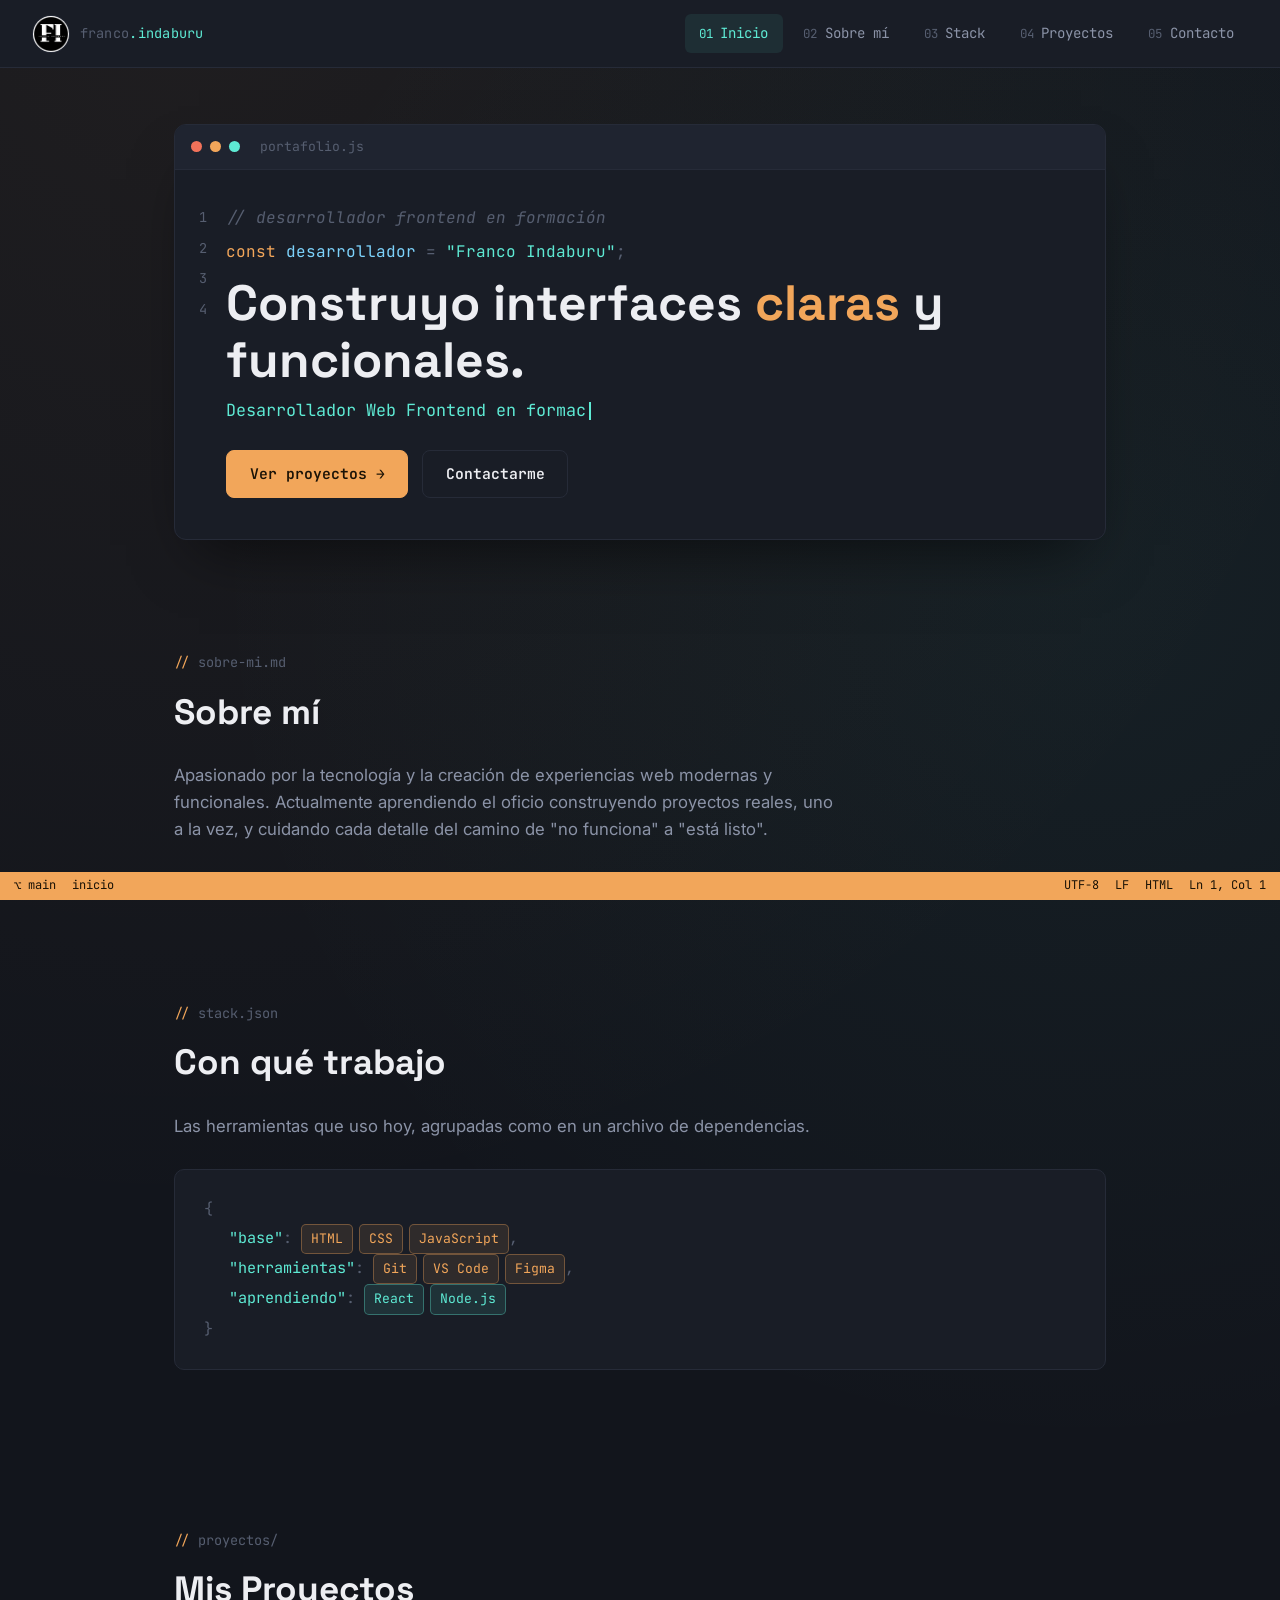
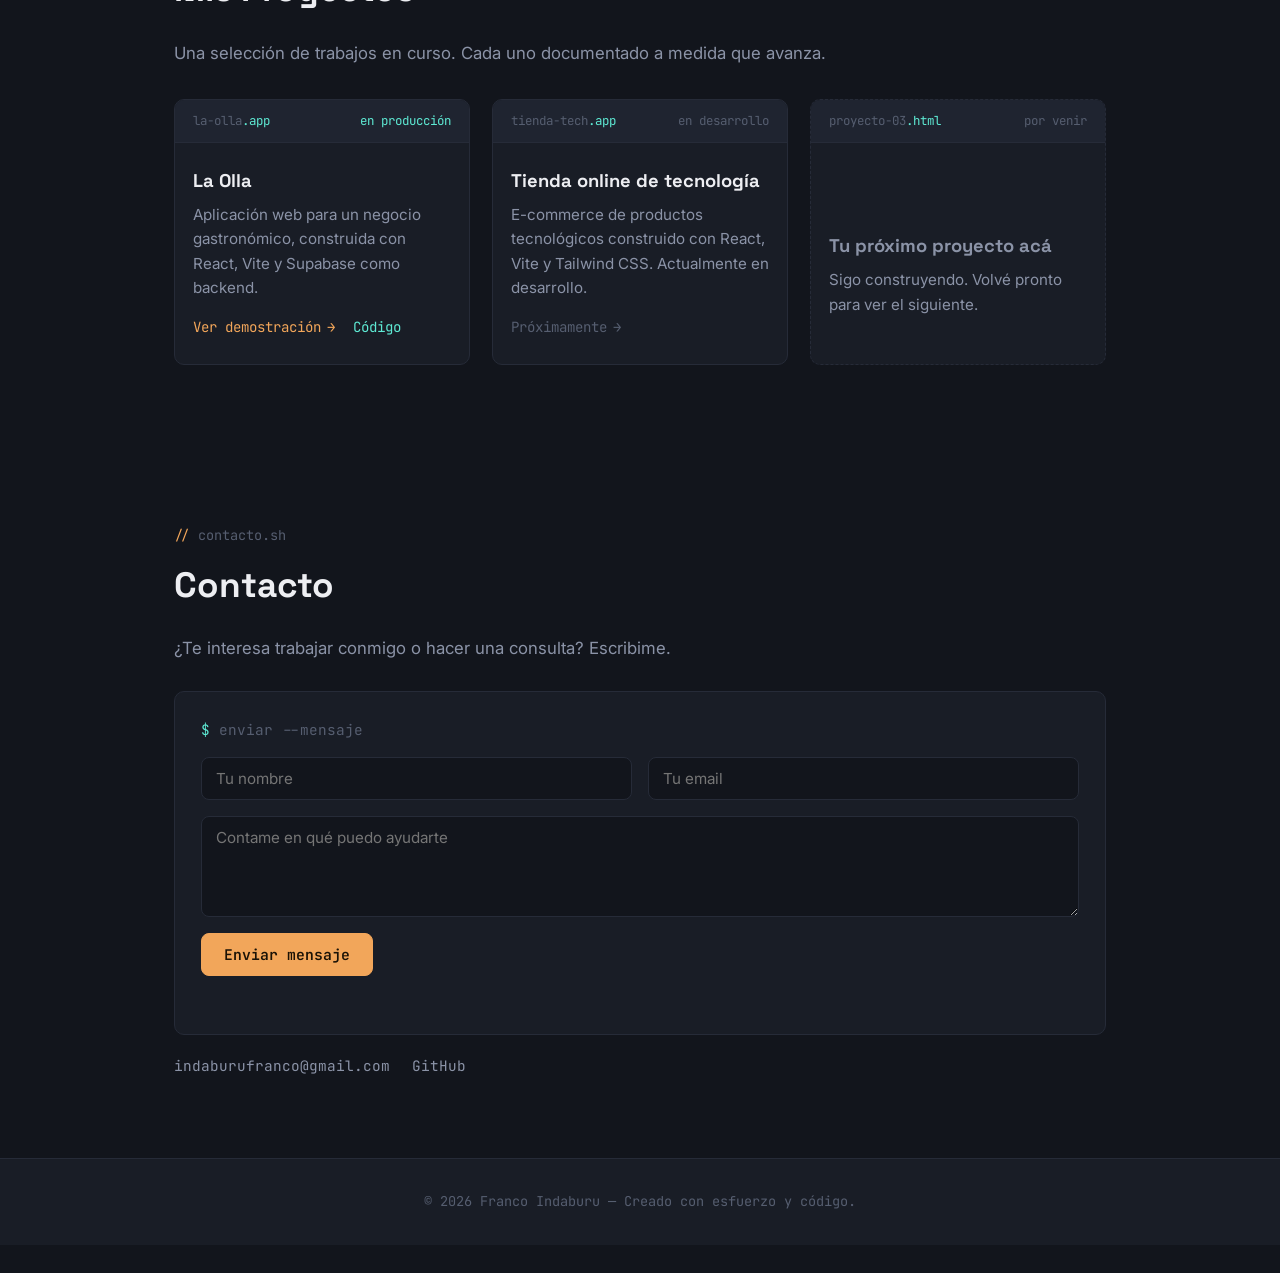
==== index.html @ 04c1c6f7 "Portafolio real: proyectos, formulario de contacto y SEO - Reorganiza el repo: el sitio vive en la r" ====
<!DOCTYPE html>
<html lang="es">
<head>
    <meta charset="UTF-8">
    <meta name="viewport" content="width=device-width, initial-scale=1.0">
    <title>Franco Indaburu · Portafolio</title>
    <meta name="description" content="Franco Indaburu — Desarrollador Web Frontend en formación. Portafolio de proyectos.">
    <link rel="canonical" href="https://portafolio-franco-indaburu.vercel.app/">

    <!-- Open Graph / redes sociales -->
    <meta property="og:type" content="website">
    <meta property="og:title" content="Franco Indaburu · Portafolio">
    <meta property="og:description" content="Desarrollador Web Frontend en formación. Construyo interfaces claras y funcionales.">
    <meta property="og:image" content="logo.png">
    <meta property="og:locale" content="es_AR">
    <meta name="twitter:card" content="summary">
    <meta name="twitter:title" content="Franco Indaburu · Portafolio">
    <meta name="twitter:description" content="Desarrollador Web Frontend en formación. Construyo interfaces claras y funcionales.">
    <meta name="twitter:image" content="logo.png">

    <link rel="icon" type="image/png" href="logo.png">
    <link rel="preconnect" href="https://fonts.googleapis.com">
    <link rel="preconnect" href="https://fonts.gstatic.com" crossorigin>
    <link href="https://fonts.googleapis.com/css2?family=Space+Grotesk:wght@500;700&family=Inter:wght@400;500&family=JetBrains+Mono:wght@400;500;600&display=swap" rel="stylesheet">
    <link rel="stylesheet" href="styles.css">
</head>
<body>

    <!-- Navegación -->
    <nav class="navbar">
        <div class="logo">
            <a href="#inicio" aria-label="Inicio">
                <img src="logo.png" alt="Logo Franco Indaburu" class="logo-img">
            </a>
            <span class="logo-tag">franco<span class="path">.indaburu</span></span>
        </div>
        <button class="nav-toggle" id="navToggle" aria-label="Abrir menú" aria-expanded="false">
            <span></span><span></span><span></span>
        </button>
        <ul class="nav-links" id="navLinks">
            <li><a href="#inicio"><span class="num">01</span> Inicio</a></li>
            <li><a href="#sobre-mi"><span class="num">02</span> Sobre mí</a></li>
            <li><a href="#stack"><span class="num">03</span> Stack</a></li>
            <li><a href="#proyectos"><span class="num">04</span> Proyectos</a></li>
            <li><a href="#contacto"><span class="num">05</span> Contacto</a></li>
        </ul>
    </nav>

    <!-- Sección Inicio -->
    <header id="inicio" class="hero">
        <div class="editor-window">
            <div class="editor-titlebar">
                <span class="dot red"></span>
                <span class="dot yellow"></span>
                <span class="dot green"></span>
                <span class="editor-filename">portafolio.js</span>
            </div>
            <div class="editor-body">
                <div class="gutter" aria-hidden="true">
                    <span>1</span><span>2</span><span>3</span><span>4</span>
                </div>
                <div class="code-content">
                    <p class="code-line comment">// desarrollador frontend en formación</p>
                    <p class="code-line"><span class="kw">const</span> <span class="fn">desarrollador</span> <span class="punct">=</span> <span class="str">"Franco Indaburu"</span><span class="punct">;</span></p>
                    <h1 class="hero-title">Construyo interfaces <span class="accent">claras</span> y funcionales.</h1>
                    <p class="hero-role" id="heroRole" aria-live="polite"></p>
                    <div class="hero-cta">
                        <a href="#proyectos" class="btn">Ver proyectos →</a>
                        <a href="#contacto" class="btn ghost">Contactarme</a>
                    </div>
                </div>
            </div>
        </div>
    </header>

    <!-- Sección Sobre mí -->
    <section id="sobre-mi" class="section reveal">
        <span class="eyebrow">sobre-mi.md</span>
        <h2>Sobre mí</h2>
        <p class="section-lead">Apasionado por la tecnología y la creación de experiencias web modernas y funcionales. Actualmente aprendiendo el oficio construyendo proyectos reales, uno a la vez, y cuidando cada detalle del camino de "no funciona" a "está listo".</p>
    </section>

    <!-- Sección Stack -->
    <section id="stack" class="section reveal">
        <span class="eyebrow">stack.json</span>
        <h2>Con qué trabajo</h2>
        <p class="section-lead">Las herramientas que uso hoy, agrupadas como en un archivo de dependencias.</p>
        <div class="stack-block">
            <p class="stack-line"><span class="punct">{</span></p>
            <p class="stack-line stack-indent"><span class="str">"base"</span><span class="punct">:</span> <span class="tag-group"><span class="tag">HTML</span><span class="tag">CSS</span><span class="tag">JavaScript</span></span><span class="punct">,</span></p>
            <p class="stack-line stack-indent"><span class="str">"herramientas"</span><span class="punct">:</span> <span class="tag-group"><span class="tag">Git</span><span class="tag">VS Code</span><span class="tag">Figma</span></span><span class="punct">,</span></p>
            <p class="stack-line stack-indent"><span class="str">"aprendiendo"</span><span class="punct">:</span> <span class="tag-group"><span class="tag tag-mint">React</span><span class="tag tag-mint">Node.js</span></span></p>
            <p class="stack-line"><span class="punct">}</span></p>
        </div>
    </section>

    <!-- Sección Proyectos -->
    <section id="proyectos" class="section reveal">
        <span class="eyebrow">proyectos/</span>
        <h2>Mis Proyectos</h2>
        <p class="section-lead">Una selección de trabajos en curso. Cada uno documentado a medida que avanza.</p>
        <div class="projects-grid">
            <div class="project-card">
                <div class="project-card-head">
                    <span>la-olla<span class="ext">.app</span></span>
                    <span class="status-live">en producción</span>
                </div>
                <div class="project-card-body">
                    <h3>La Olla</h3>
                    <p>Aplicación web para un negocio gastronómico, construida con React, Vite y Supabase como backend.</p>
                    <div class="project-links">
                        <a href="https://la-olla-one.vercel.app" target="_blank" rel="noopener" class="project-link">Ver demostración</a>
                        <a href="https://github.com/indaburufranco/La-Olla" target="_blank" rel="noopener" class="project-link project-link-code">Código</a>
                    </div>
                </div>
            </div>
            <div class="project-card">
                <div class="project-card-head">
                    <span>tienda-tech<span class="ext">.app</span></span>
                    <span>en desarrollo</span>
                </div>
                <div class="project-card-body">
                    <h3>Tienda online de tecnología</h3>
                    <p>E-commerce de productos tecnológicos construido con React, Vite y Tailwind CSS. Actualmente en desarrollo.</p>
                    <div class="project-links">
                        <span class="project-link project-link-disabled">Próximamente</span>
                    </div>
                </div>
            </div>
            <div class="project-card project-card-next">
                <div class="project-card-head">
                    <span>proyecto-03<span class="ext">.html</span></span>
                    <span>por venir</span>
                </div>
                <div class="project-card-body">
                    <h3>Tu próximo proyecto acá</h3>
                    <p>Sigo construyendo. Volvé pronto para ver el siguiente.</p>
                </div>
            </div>
        </div>
    </section>

    <!-- Sección Contacto -->
    <section id="contacto" class="section reveal">
        <span class="eyebrow">contacto.sh</span>
        <h2>Contacto</h2>
        <p class="section-lead">¿Te interesa trabajar conmigo o hacer una consulta? Escribime.</p>

        <form id="contact-form" class="contact-form" action="https://formspree.io/f/TU_FORM_ID" method="POST">
            <span class="prompt"><span class="sym">$</span> enviar --mensaje</span>
            <div class="form-row">
                <label for="name" class="sr-only">Nombre</label>
                <input type="text" id="name" name="name" placeholder="Tu nombre" required>
                <label for="email" class="sr-only">Email</label>
                <input type="email" id="email" name="email" placeholder="Tu email" required>
            </div>
            <label for="message" class="sr-only">Mensaje</label>
            <textarea id="message" name="message" rows="4" placeholder="Contame en qué puedo ayudarte" required></textarea>
            <button type="submit" class="btn">Enviar mensaje</button>
            <p id="form-status" class="form-status" role="status" aria-live="polite"></p>
        </form>

        <div class="contact-links">
            <a href="mailto:indaburufranco@gmail.com" class="contact-link">indaburufranco@gmail.com</a>
            <a href="https://github.com/indaburufranco" target="_blank" rel="noopener" class="contact-link">GitHub</a>
        </div>
    </section>

    <footer>
        <p>&copy; 2026 Franco Indaburu — Creado con esfuerzo y código.</p>
    </footer>

    <!-- Barra de estado -->
    <div class="statusbar" aria-hidden="true">
        <div class="statusbar-left">
            <span class="status-item branch">⌥ main</span>
            <span class="status-item" id="statusSection">inicio</span>
        </div>
        <div class="statusbar-right">
            <span class="status-item">UTF-8</span>
            <span class="status-item">LF</span>
            <span class="status-item">HTML</span>
            <span class="status-item" id="statusPos">Ln 1, Col 1</span>
        </div>
    </div>

    <script src="script.js"></script>
</body>
</html>
---- styles.css ----
/* =========================================
   TOKENS
========================================= */
:root {
    --bg: #12151c;
    --bg-elevated: #191d26;
    --bg-elevated-2: #1f2430;
    --border: #262b38;
    --text: #edeef2;
    --text-muted: #8b93a7;
    --text-dim: #565e70;
    --accent: #f2a65a;       /* ámbar - keyword */
    --accent-soft: #f2a65a1a;
    --mint: #5eead4;         /* verde menta - string */

    --font-display: 'Space Grotesk', 'Segoe UI', sans-serif;
    --font-body: 'Inter', 'Segoe UI', sans-serif;
    --font-mono: 'JetBrains Mono', 'Consolas', monospace;

    --radius: 10px;
    --transition: 0.25s ease;
}

@media (prefers-reduced-motion: reduce) {
    * { animation-duration: 0.01ms !important; animation-iteration-count: 1 !important; transition-duration: 0.01ms !important; scroll-behavior: auto !important; }
}

* {
    margin: 0;
    padding: 0;
    box-sizing: border-box;
}

html { scroll-behavior: smooth; }

body {
    background-color: var(--bg);
    background-image:
        radial-gradient(circle at 15% 0%, rgba(242,166,90,0.06), transparent 40%),
        radial-gradient(circle at 85% 20%, rgba(94,234,212,0.05), transparent 35%);
    color: var(--text);
    font-family: var(--font-body);
    line-height: 1.6;
    padding-bottom: 28px; /* deja lugar a la barra de estado fija */
}

::selection {
    background: var(--accent);
    color: var(--bg);
}

a { color: inherit; }

img { max-width: 100%; display: block; }

/* =========================================
   NAV - estilo pestañas de editor
========================================= */
.navbar {
    display: flex;
    justify-content: space-between;
    align-items: center;
    padding: 0.9rem 2rem;
    background-color: var(--bg-elevated);
    border-bottom: 1px solid var(--border);
    position: sticky;
    top: 0;
    z-index: 100;
}

.logo {
    display: flex;
    align-items: center;
    gap: 0.6rem;
}

.logo-img {
    height: 38px;
    width: 38px;
    border-radius: 50%;
    object-fit: cover;
    display: block;
    border: 1px solid var(--border);
}

.logo-tag {
    font-family: var(--font-mono);
    font-size: 0.85rem;
    color: var(--text-dim);
    letter-spacing: 0.02em;
}

.logo-tag .path { color: var(--mint); }

.nav-links {
    display: flex;
    list-style: none;
    gap: 0.4rem;
    font-family: var(--font-mono);
    font-size: 0.88rem;
}

.nav-links a {
    display: flex;
    align-items: center;
    gap: 0.45rem;
    color: var(--text-muted);
    text-decoration: none;
    padding: 0.5rem 0.9rem;
    border-radius: 6px;
    transition: color var(--transition), background var(--transition);
}

.nav-links a .num {
    color: var(--text-dim);
    font-size: 0.78rem;
}

.nav-links a:hover,
.nav-links a:focus-visible {
    color: var(--accent);
    background: var(--accent-soft);
}

.nav-links a.active {
    color: var(--mint);
    background: rgba(94,234,212,0.08);
}

.nav-links a.active .num { color: var(--mint); }

.nav-toggle {
    display: none;
    flex-direction: column;
    gap: 5px;
    background: none;
    border: none;
    cursor: pointer;
    padding: 0.4rem;
}

.nav-toggle span {
    width: 22px;
    height: 2px;
    background: var(--text);
    border-radius: 2px;
}

/* =========================================
   HERO - ventana de editor
========================================= */
.hero {
    max-width: 980px;
    margin: 3.5rem auto 2rem;
    padding: 0 1.5rem;
}

.editor-window {
    background: var(--bg-elevated);
    border: 1px solid var(--border);
    border-radius: 12px;
    overflow: hidden;
    box-shadow: 0 30px 60px -25px rgba(0,0,0,0.6);
    opacity: 0;
    transform: translateY(14px);
    animation: rise 0.7s ease forwards 0.15s;
}

@keyframes rise {
    to { opacity: 1; transform: translateY(0); }
}

.editor-titlebar {
    display: flex;
    align-items: center;
    gap: 0.5rem;
    padding: 0.7rem 1rem;
    background: var(--bg-elevated-2);
    border-bottom: 1px solid var(--border);
}

.dot { width: 11px; height: 11px; border-radius: 50%; }
.dot.red { background: #f2725a; }
.dot.yellow { background: #f2a65a; }
.dot.green { background: #5eead4; }

.editor-filename {
    margin-left: 0.75rem;
    font-family: var(--font-mono);
    font-size: 0.82rem;
    color: var(--text-dim);
}

.editor-body {
    display: flex;
    padding: 2.2rem 1.5rem 2.6rem;
    gap: 1.2rem;
}

.gutter {
    display: flex;
    flex-direction: column;
    gap: 0.55rem;
    font-family: var(--font-mono);
    font-size: 0.85rem;
    color: var(--text-dim);
    text-align: right;
    user-select: none;
    padding-top: 0.15rem;
}

.code-content {
    font-family: var(--font-mono);
    font-size: 1rem;
}

.code-line { margin-bottom: 0.55rem; white-space: pre-wrap; }
.kw { color: var(--accent); }
.fn { color: #7dd3fc; }
.str { color: var(--mint); }
.punct { color: var(--text-dim); }
.comment { color: var(--text-dim); font-style: italic; }

.hero-title {
    font-family: var(--font-display);
    font-size: clamp(2rem, 5vw, 3.1rem);
    font-weight: 700;
    line-height: 1.15;
    margin: 0.3rem 0 0.6rem;
}

.hero-title .accent { color: var(--accent); }

.hero-role {
    font-family: var(--font-mono);
    font-size: 1.05rem;
    color: var(--mint);
    display: flex;
    align-items: center;
    min-height: 1.6em;
}

.cursor-blink {
    display: inline-block;
    width: 2px;
    height: 1.1em;
    background: var(--mint);
    margin-left: 3px;
    animation: blink 1s step-end infinite;
}

@keyframes blink { 50% { opacity: 0; } }

.hero-cta {
    display: flex;
    gap: 0.9rem;
    margin-top: 1.6rem;
    flex-wrap: wrap;
}

/* =========================================
   BOTONES
========================================= */
.btn {
    font-family: var(--font-mono);
    font-size: 0.92rem;
    background-color: var(--accent);
    color: #1a1206;
    padding: 0.7rem 1.4rem;
    border: 1px solid var(--accent);
    border-radius: 8px;
    font-weight: 600;
    text-decoration: none;
    cursor: pointer;
    transition: transform var(--transition), box-shadow var(--transition);
    display: inline-flex;
    align-items: center;
    gap: 0.5rem;
}

.btn:hover, .btn:focus-visible {
    transform: translateY(-2px);
    box-shadow: 0 10px 24px -10px rgba(242,166,90,0.55);
}

.btn.ghost {
    background: transparent;
    color: var(--text);
    border-color: var(--border);
}

.btn.ghost:hover, .btn.ghost:focus-visible {
    border-color: var(--mint);
    color: var(--mint);
    box-shadow: none;
}

.btn:focus-visible, a:focus-visible, button:focus-visible {
    outline: 2px solid var(--mint);
    outline-offset: 2px;
}

/* =========================================
   SECCIONES
========================================= */
.section {
    padding: 5rem 1.5rem;
    max-width: 980px;
    margin: 0 auto;
}

.eyebrow {
    font-family: var(--font-mono);
    font-size: 0.85rem;
    color: var(--text-dim);
    display: block;
    margin-bottom: 0.6rem;
}

.eyebrow::before { content: "// "; color: var(--accent); }

.section h2 {
    font-family: var(--font-display);
    font-size: clamp(1.6rem, 3.5vw, 2.2rem);
    margin-bottom: 1.4rem;
}

.section-lead {
    color: var(--text-muted);
    max-width: 60ch;
    font-size: 1.05rem;
}

/* =========================================
   REVEAL - entrada de secciones al hacer scroll
========================================= */
.reveal {
    opacity: 0;
    transform: translateY(22px);
    transition: opacity 0.6s ease, transform 0.6s ease;
}

.reveal.in-view {
    opacity: 1;
    transform: translateY(0);
}

/* =========================================
   STACK - bloque tipo stack.json
========================================= */
.stack-block {
    margin-top: 1.8rem;
    background: var(--bg-elevated);
    border: 1px solid var(--border);
    border-radius: var(--radius);
    padding: 1.6rem 1.8rem;
    font-family: var(--font-mono);
    font-size: 0.95rem;
    overflow-x: auto;
}

.stack-line { line-height: 1.9; white-space: pre; }
.stack-indent { padding-left: 1.6rem; }

.tag-group {
    display: inline-flex;
    flex-wrap: wrap;
    gap: 0.4rem;
    vertical-align: middle;
}

.tag {
    display: inline-block;
    background: var(--accent-soft);
    color: var(--accent);
    border: 1px solid rgba(242,166,90,0.35);
    border-radius: 5px;
    padding: 0.1rem 0.55rem;
    font-size: 0.82rem;
}

.tag-mint {
    background: rgba(94,234,212,0.1);
    color: var(--mint);
    border-color: rgba(94,234,212,0.35);
}

/* =========================================
   PROYECTOS - tarjetas tipo archivo
========================================= */
.projects-grid {
    display: grid;
    grid-template-columns: repeat(auto-fit, minmax(260px, 1fr));
    gap: 1.4rem;
    margin-top: 2rem;
}

.project-card {
    background-color: var(--bg-elevated);
    border: 1px solid var(--border);
    border-radius: var(--radius);
    overflow: hidden;
    transition: transform var(--transition), border-color var(--transition);
}

.project-card:hover {
    transform: translateY(-4px);
    border-color: var(--accent);
}

.project-card-head {
    display: flex;
    justify-content: space-between;
    align-items: center;
    padding: 0.7rem 1.1rem;
    background: var(--bg-elevated-2);
    border-bottom: 1px solid var(--border);
    font-family: var(--font-mono);
    font-size: 0.78rem;
    color: var(--text-dim);
}

.project-card-head .ext { color: var(--mint); }

.project-card-body { padding: 1.4rem 1.1rem 1.6rem; }

.project-card h3 {
    font-family: var(--font-display);
    margin-bottom: 0.5rem;
    font-size: 1.15rem;
}

.project-card p {
    color: var(--text-muted);
    font-size: 0.95rem;
    margin-bottom: 1rem;
}

.project-link {
    display: inline-flex;
    align-items: center;
    gap: 0.4rem;
    font-family: var(--font-mono);
    font-size: 0.88rem;
    color: var(--accent);
    text-decoration: none;
}

.project-link::after { content: "→"; transition: transform var(--transition); }
.project-link:hover::after { transform: translateX(3px); }

.project-links {
    display: flex;
    align-items: center;
    gap: 1.1rem;
    flex-wrap: wrap;
}

.project-link-code { color: var(--mint); }
.project-link-code::after { content: none; }

.project-link-disabled {
    color: var(--text-dim);
    font-family: var(--font-mono);
    font-size: 0.88rem;
}

.status-live { color: var(--mint); }

.project-card-next {
    border-style: dashed;
}

.project-card-next .project-card-body {
    display: flex;
    flex-direction: column;
    justify-content: center;
    min-height: 100%;
}

.project-card-next .project-card-body h3 { color: var(--text-muted); }
.project-card-next .project-card-body p { margin-bottom: 0; }

/* =========================================
   CONTACTO
========================================= */
.contact-block {
    margin-top: 1.8rem;
    background: var(--bg-elevated);
    border: 1px solid var(--border);
    border-radius: var(--radius);
    padding: 1.6rem;
    font-family: var(--font-mono);
    font-size: 0.95rem;
    display: flex;
    align-items: center;
    justify-content: space-between;
    gap: 1rem;
    flex-wrap: wrap;
}

.contact-block .prompt { color: var(--text-dim); }
.contact-block .prompt .sym { color: var(--mint); }

/* =========================================
   FORMULARIO DE CONTACTO
========================================= */
.sr-only {
    position: absolute;
    width: 1px; height: 1px;
    padding: 0; margin: -1px;
    overflow: hidden;
    clip: rect(0, 0, 0, 0);
    white-space: nowrap;
    border: 0;
}

.contact-form {
    margin-top: 1.8rem;
    background: var(--bg-elevated);
    border: 1px solid var(--border);
    border-radius: var(--radius);
    padding: 1.6rem;
    display: flex;
    flex-direction: column;
    gap: 1rem;
}

.contact-form .prompt { color: var(--text-dim); font-family: var(--font-mono); font-size: 0.9rem; }
.contact-form .prompt .sym { color: var(--mint); }

.form-row {
    display: flex;
    gap: 1rem;
    flex-wrap: wrap;
}

.contact-form input,
.contact-form textarea {
    flex: 1;
    min-width: 200px;
    background: var(--bg);
    border: 1px solid var(--border);
    border-radius: 8px;
    padding: 0.7rem 0.9rem;
    color: var(--text);
    font-family: var(--font-body);
    font-size: 0.95rem;
    resize: vertical;
    transition: border-color var(--transition);
}

.contact-form input:focus,
.contact-form textarea:focus {
    outline: none;
    border-color: var(--mint);
}

.contact-form .btn { align-self: flex-start; border: 1px solid var(--accent); }

.form-status {
    font-family: var(--font-mono);
    font-size: 0.85rem;
    color: var(--text-muted);
    min-height: 1.2em;
}

.form-status.success { color: var(--mint); }
.form-status.error { color: #f2725a; }

.contact-links {
    margin-top: 1.2rem;
    display: flex;
    gap: 1.4rem;
    flex-wrap: wrap;
}

.contact-link {
    font-family: var(--font-mono);
    font-size: 0.9rem;
    color: var(--text-muted);
    text-decoration: none;
    border-bottom: 1px solid transparent;
    transition: color var(--transition), border-color var(--transition);
}

.contact-link:hover,
.contact-link:focus-visible {
    color: var(--accent);
    border-color: var(--accent);
}

/* =========================================
   FOOTER
========================================= */
footer {
    text-align: center;
    padding: 2rem;
    background-color: var(--bg-elevated);
    border-top: 1px solid var(--border);
    color: var(--text-dim);
    font-family: var(--font-mono);
    font-size: 0.85rem;
}

/* =========================================
   BARRA DE ESTADO (estilo VS Code)
========================================= */
.statusbar {
    position: fixed;
    bottom: 0;
    left: 0;
    right: 0;
    height: 28px;
    background: var(--accent);
    color: #1a1206;
    display: flex;
    align-items: center;
    justify-content: space-between;
    padding: 0 0.9rem;
    font-family: var(--font-mono);
    font-size: 0.75rem;
    z-index: 200;
}

.statusbar-left,
.statusbar-right {
    display: flex;
    align-items: center;
    gap: 1rem;
}

.status-item.branch::before { content: ""; }

/* =========================================
   RESPONSIVE
========================================= */
@media (max-width: 720px) {
    .nav-toggle { display: flex; }

    .nav-links {
        position: absolute;
        top: 100%;
        left: 0;
        right: 0;
        flex-direction: column;
        background: var(--bg-elevated);
        border-bottom: 1px solid var(--border);
        padding: 0.6rem;
        gap: 0.2rem;
        display: none;
    }

    .nav-links.open { display: flex; }

    .editor-body { flex-direction: column; gap: 0.4rem; padding: 1.6rem 1.2rem 2rem; }
    .gutter { flex-direction: row; gap: 1rem; padding-top: 0; }

    .contact-block { flex-direction: column; align-items: flex-start; }

    .statusbar { font-size: 0.68rem; padding: 0 0.6rem; gap: 0.6rem; }
    .statusbar-right .status-item:not(#statusPos) { display: none; }
}
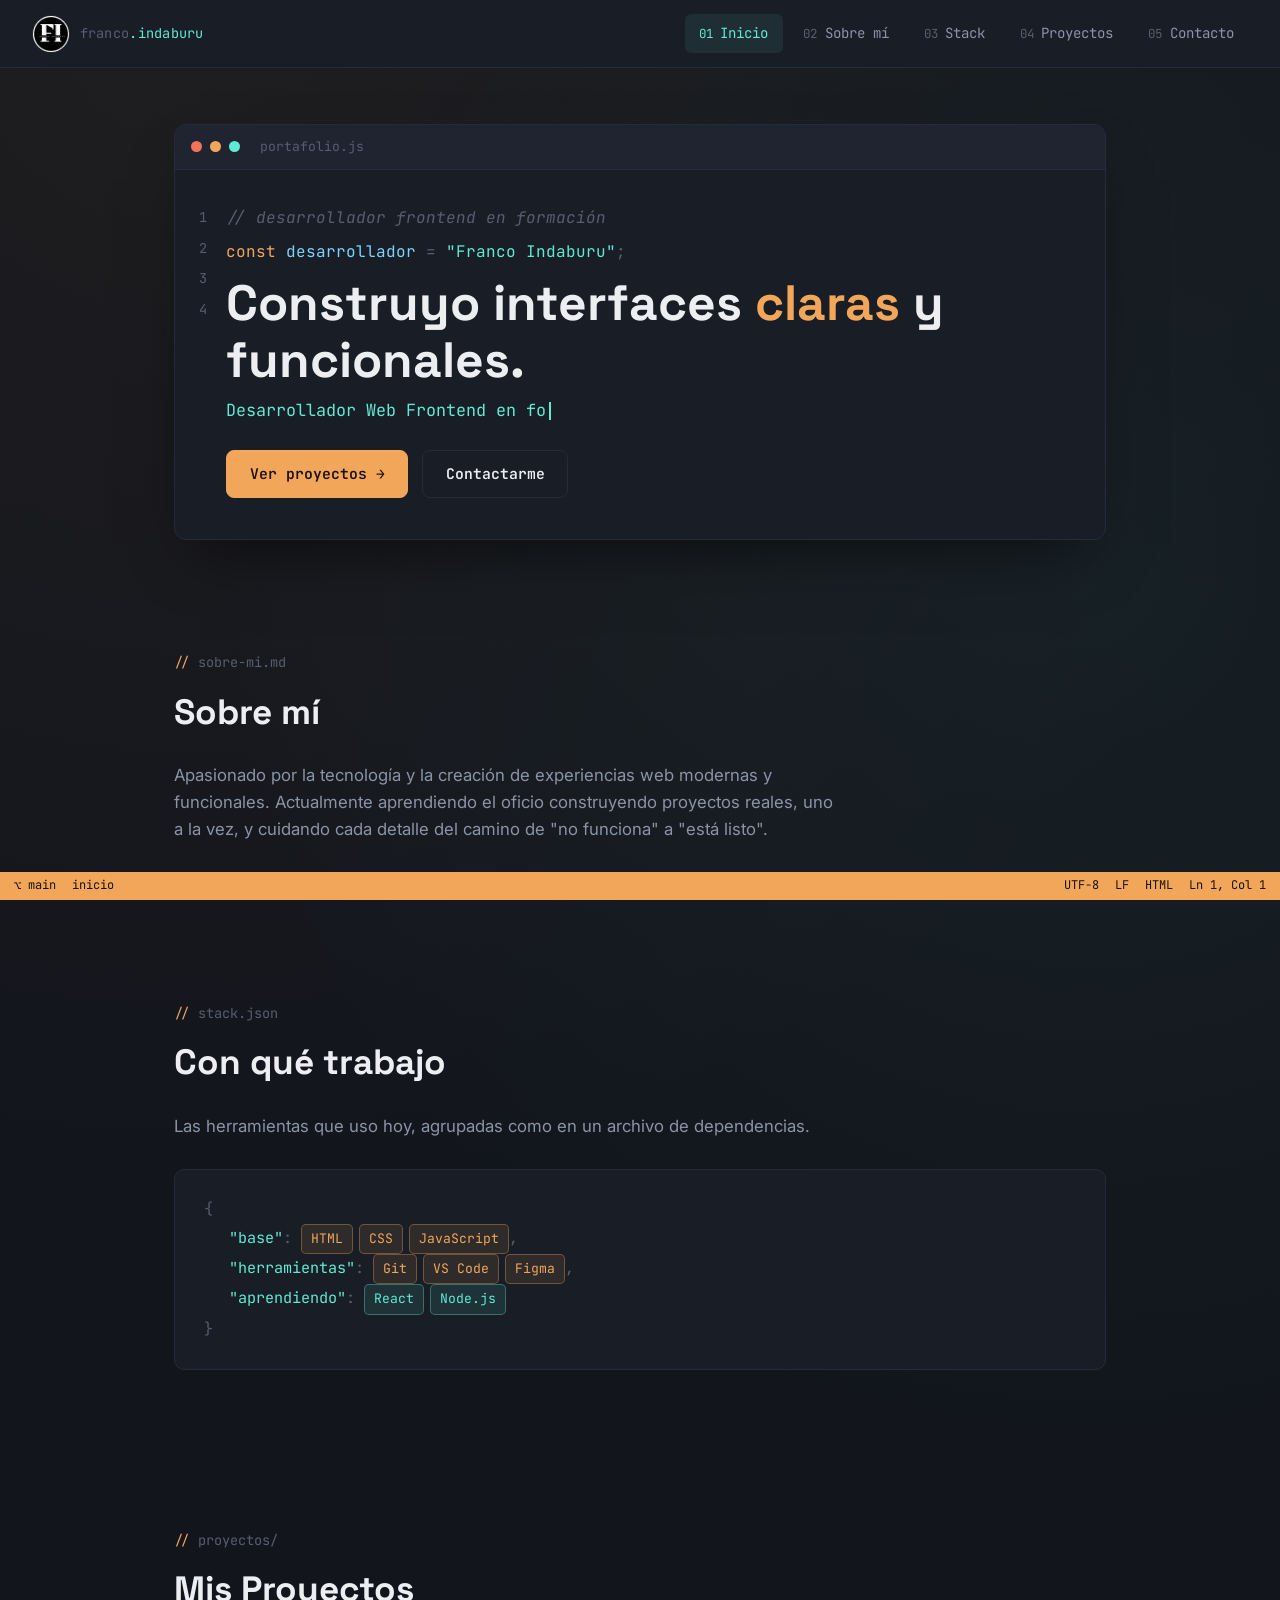
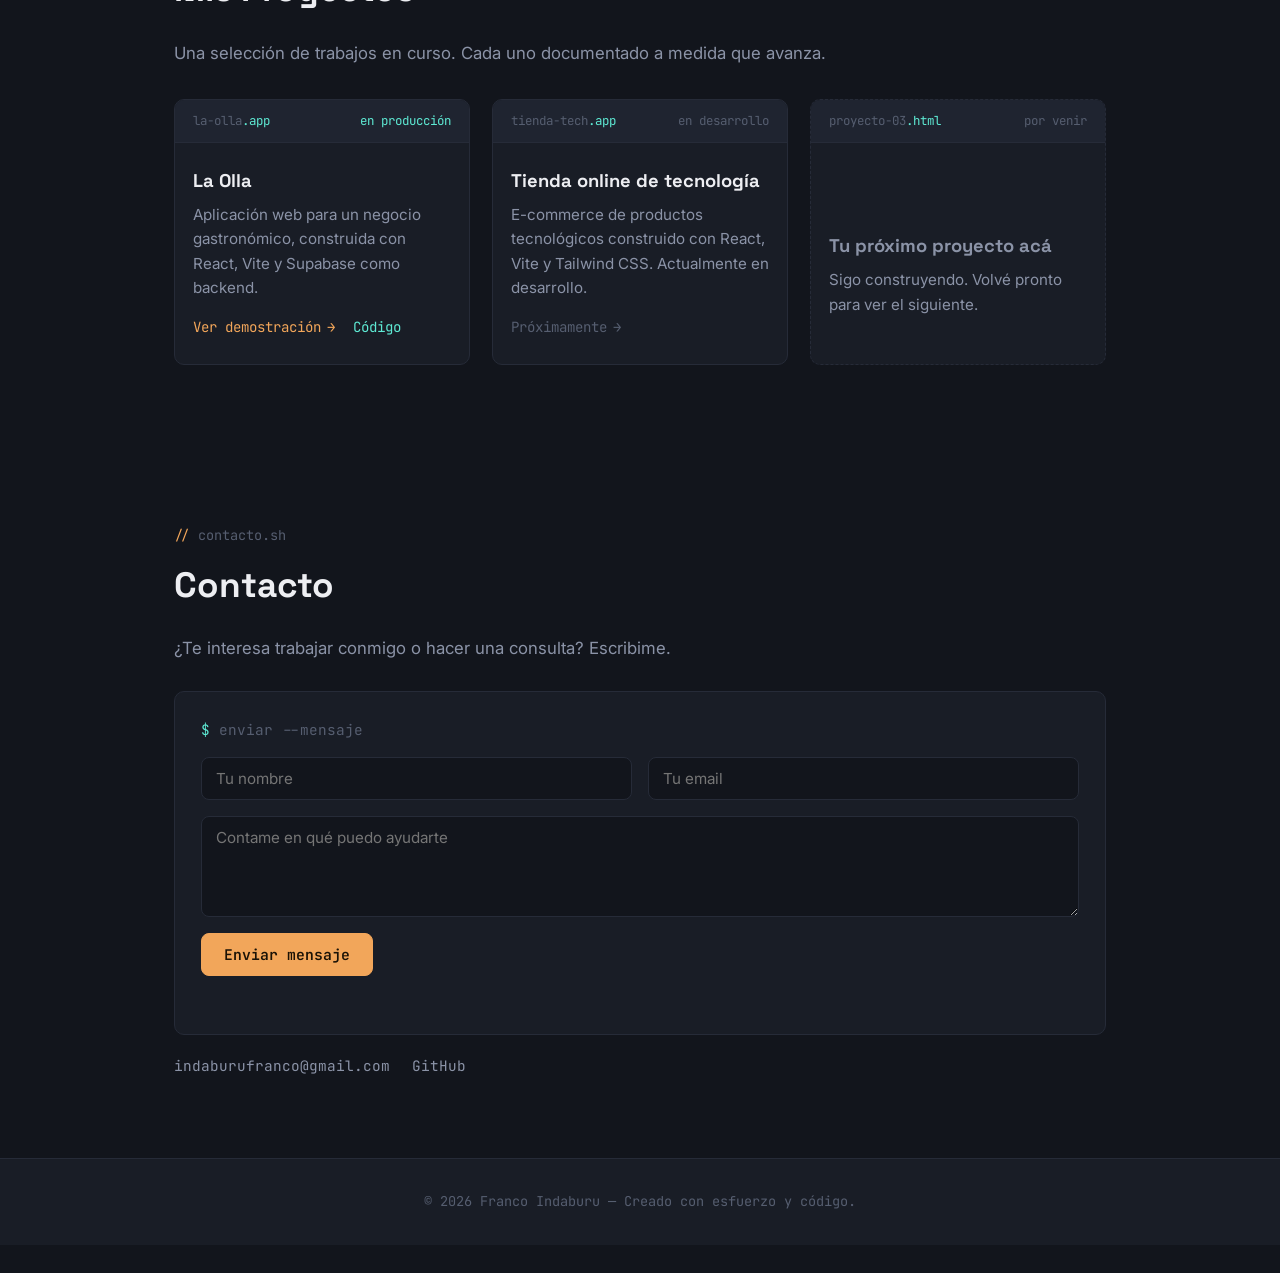
==== commit 6bd6ada7: "Conecta el formulario de contacto al endpoint real de Formspree" ====
--- a/index.html
+++ b/index.html
@@ -146,7 +146,7 @@
         <h2>Contacto</h2>
         <p class="section-lead">¿Te interesa trabajar conmigo o hacer una consulta? Escribime.</p>
 
-        <form id="contact-form" class="contact-form" action="https://formspree.io/f/TU_FORM_ID" method="POST">
+        <form id="contact-form" class="contact-form" action="https://formspree.io/f/mbgjjrdk" method="POST">
             <span class="prompt"><span class="sym">$</span> enviar --mensaje</span>
             <div class="form-row">
                 <label for="name" class="sr-only">Nombre</label>
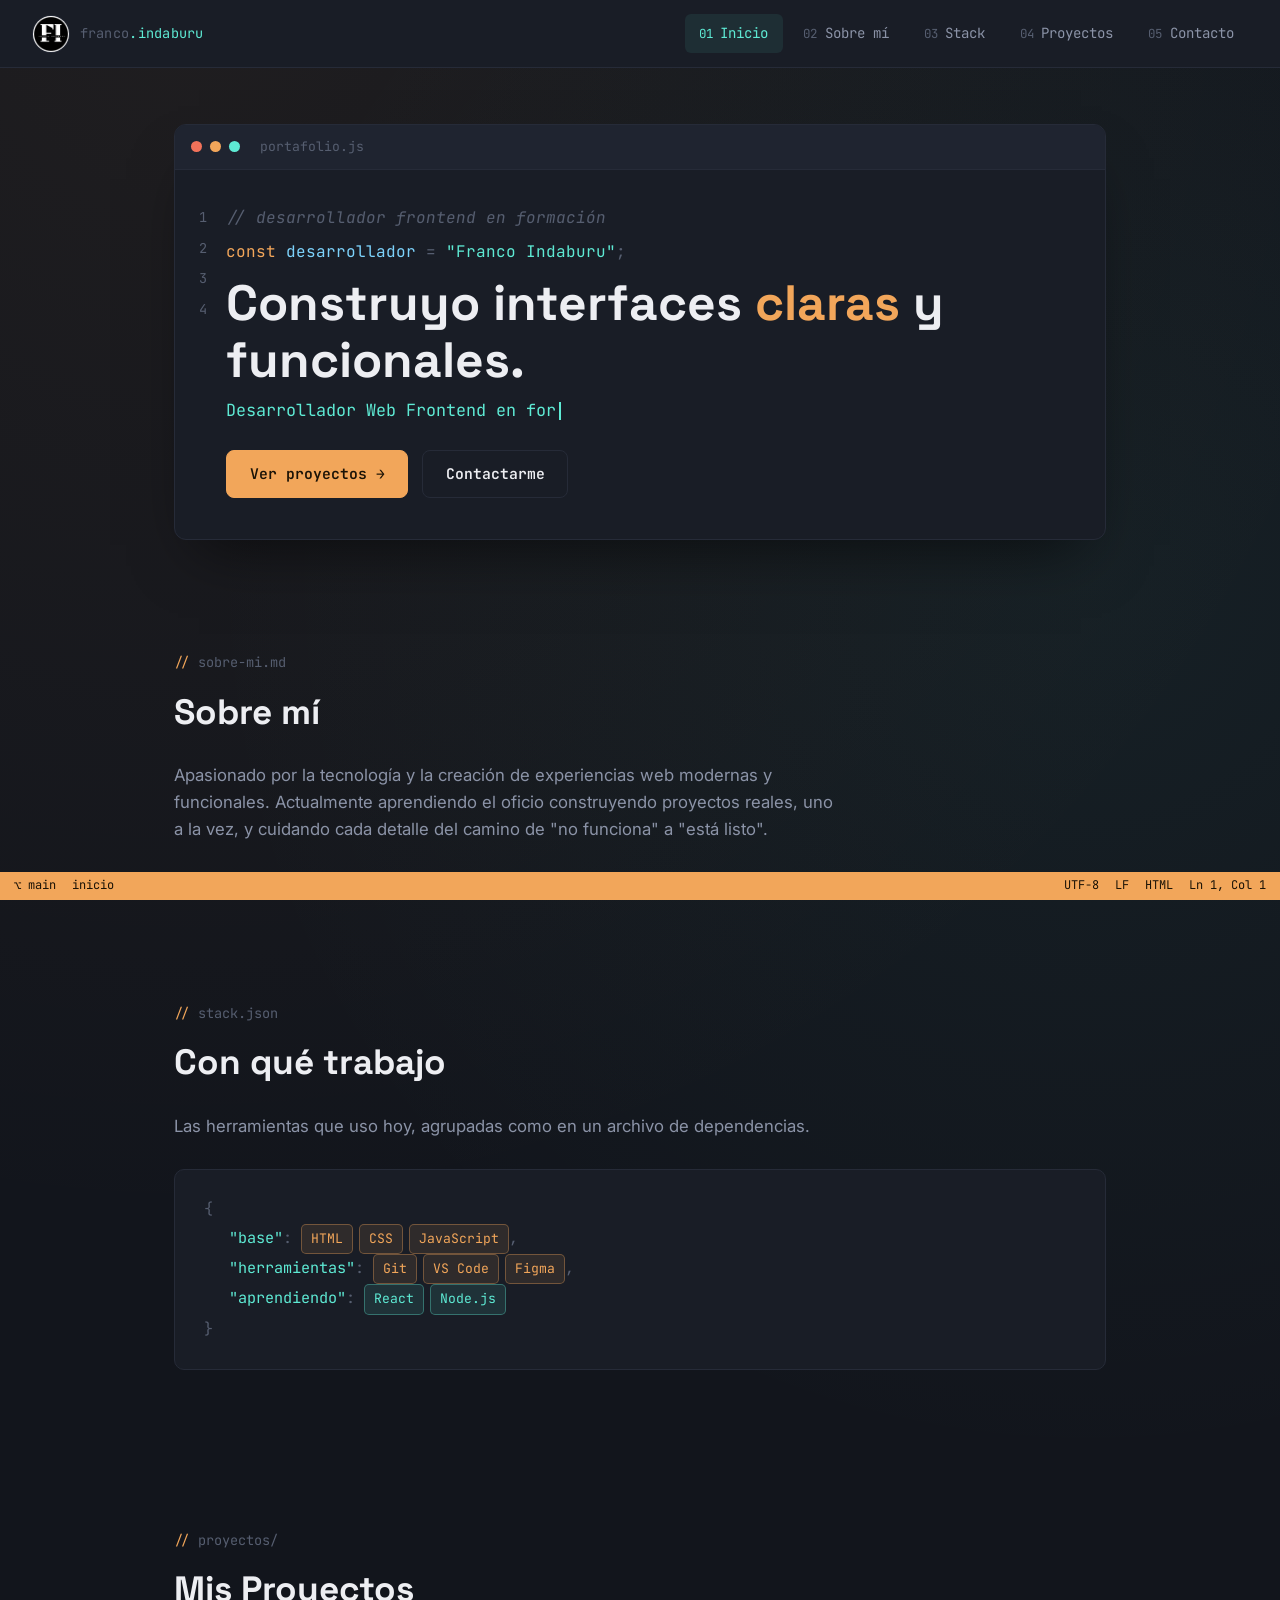
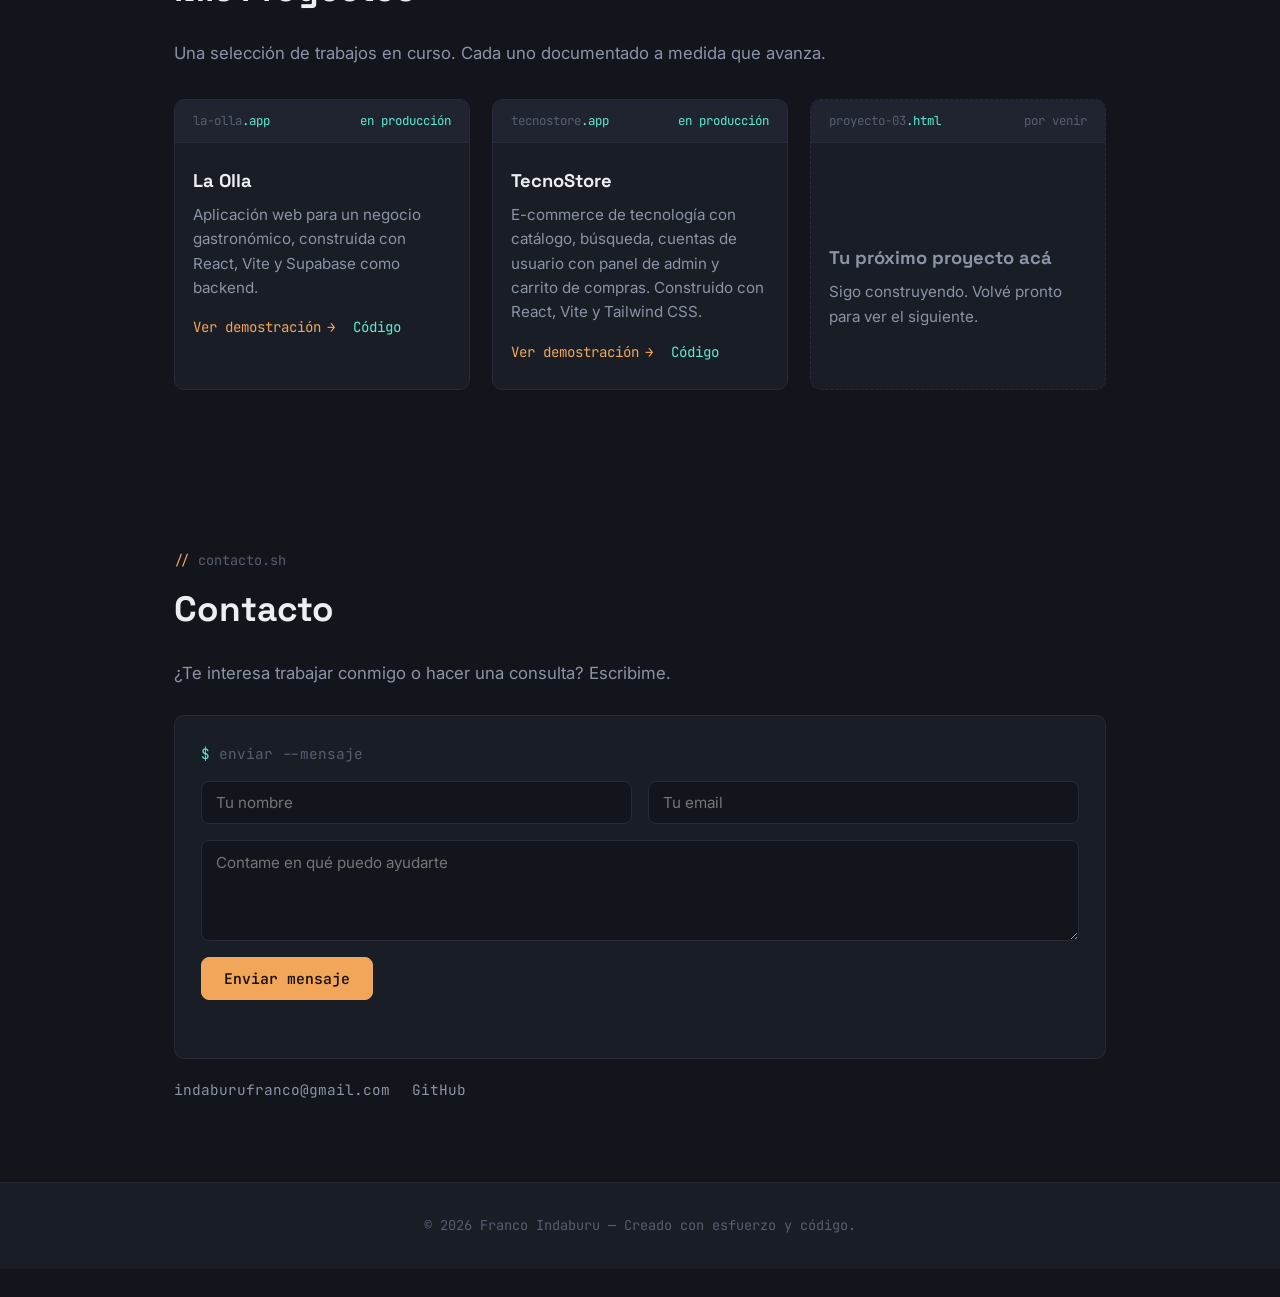
==== commit 0c352940: "Actualiza la tarjeta de TecnoStore: ya esta publicada" ====
--- a/index.html
+++ b/index.html
@@ -116,14 +116,15 @@
             </div>
             <div class="project-card">
                 <div class="project-card-head">
-                    <span>tienda-tech<span class="ext">.app</span></span>
-                    <span>en desarrollo</span>
+                    <span>tecnostore<span class="ext">.app</span></span>
+                    <span class="status-live">en producción</span>
                 </div>
                 <div class="project-card-body">
-                    <h3>Tienda online de tecnología</h3>
-                    <p>E-commerce de productos tecnológicos construido con React, Vite y Tailwind CSS. Actualmente en desarrollo.</p>
+                    <h3>TecnoStore</h3>
+                    <p>E-commerce de tecnología con catálogo, búsqueda, cuentas de usuario con panel de admin y carrito de compras. Construido con React, Vite y Tailwind CSS.</p>
                     <div class="project-links">
-                        <span class="project-link project-link-disabled">Próximamente</span>
+                        <a href="https://tecnostore-franco-indaburu.vercel.app" target="_blank" rel="noopener" class="project-link">Ver demostración</a>
+                        <a href="https://github.com/indaburufranco/TecnoStore" target="_blank" rel="noopener" class="project-link project-link-code">Código</a>
                     </div>
                 </div>
             </div>
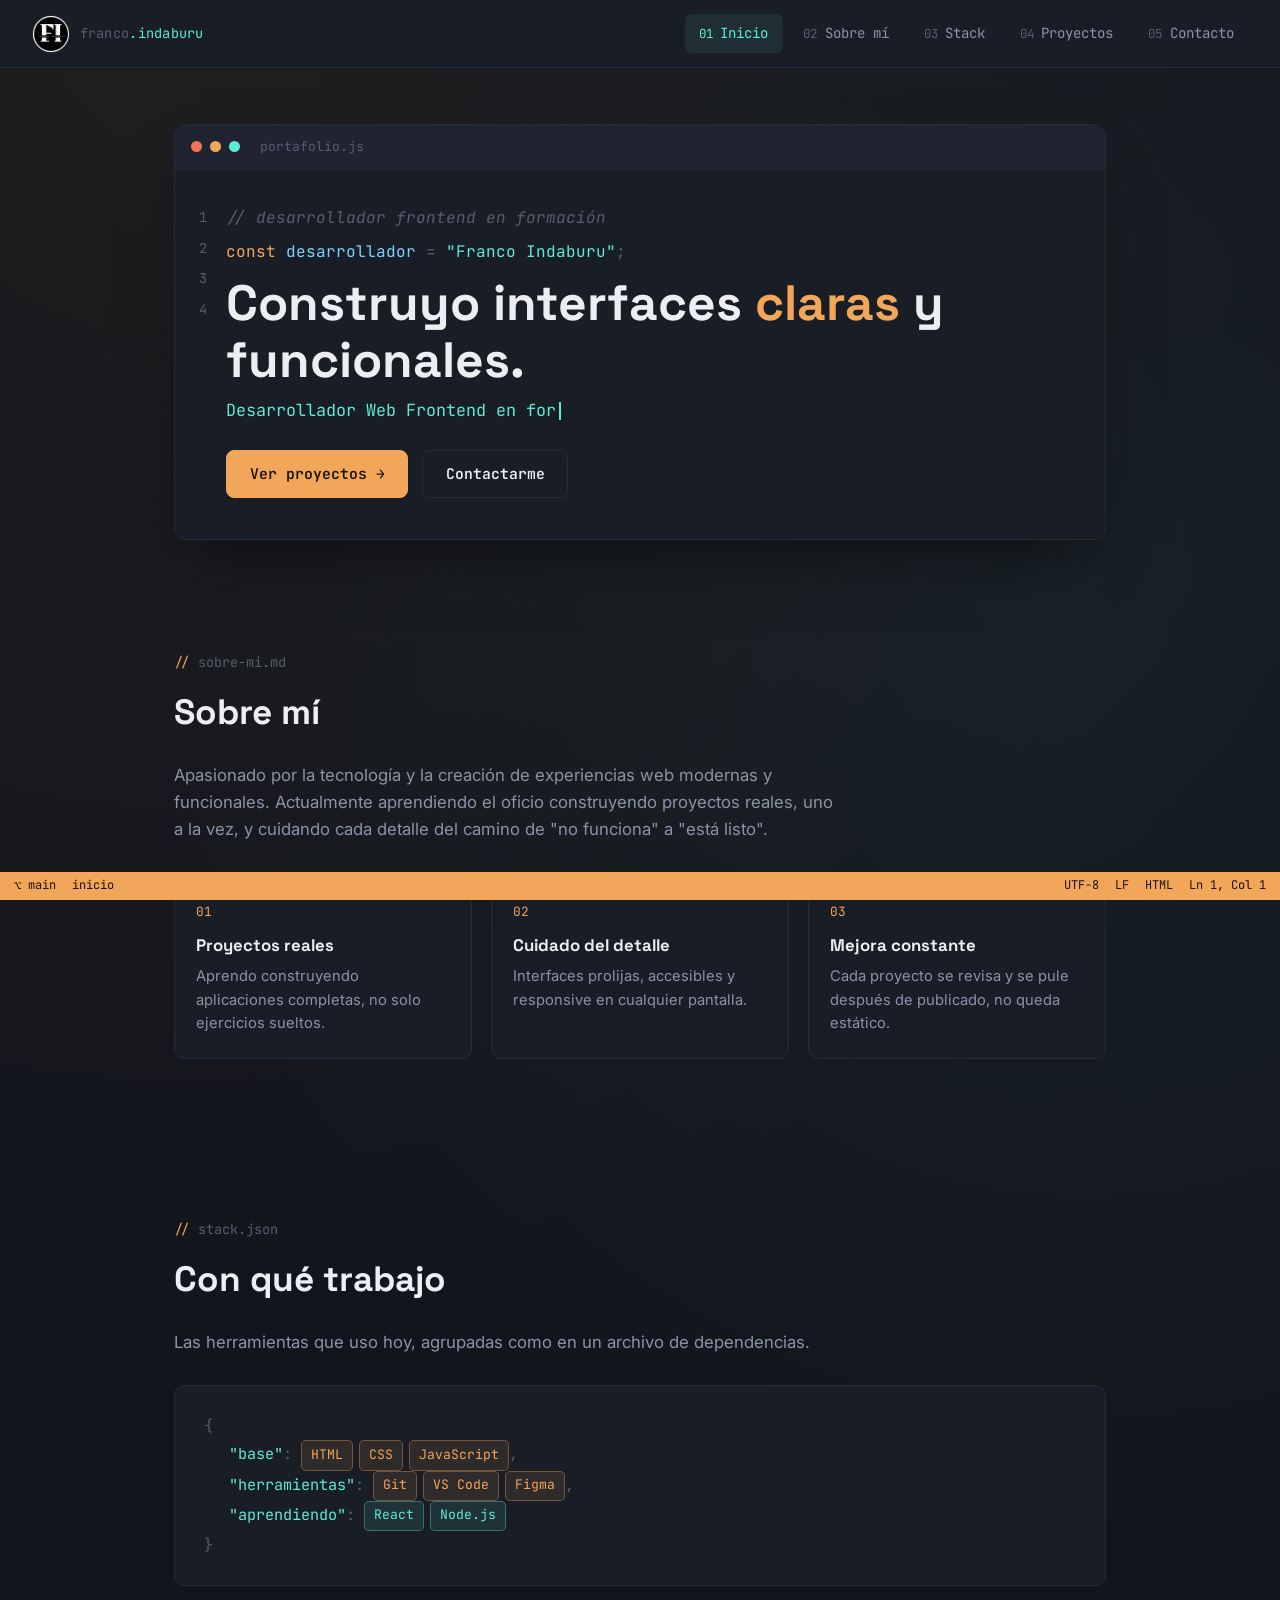
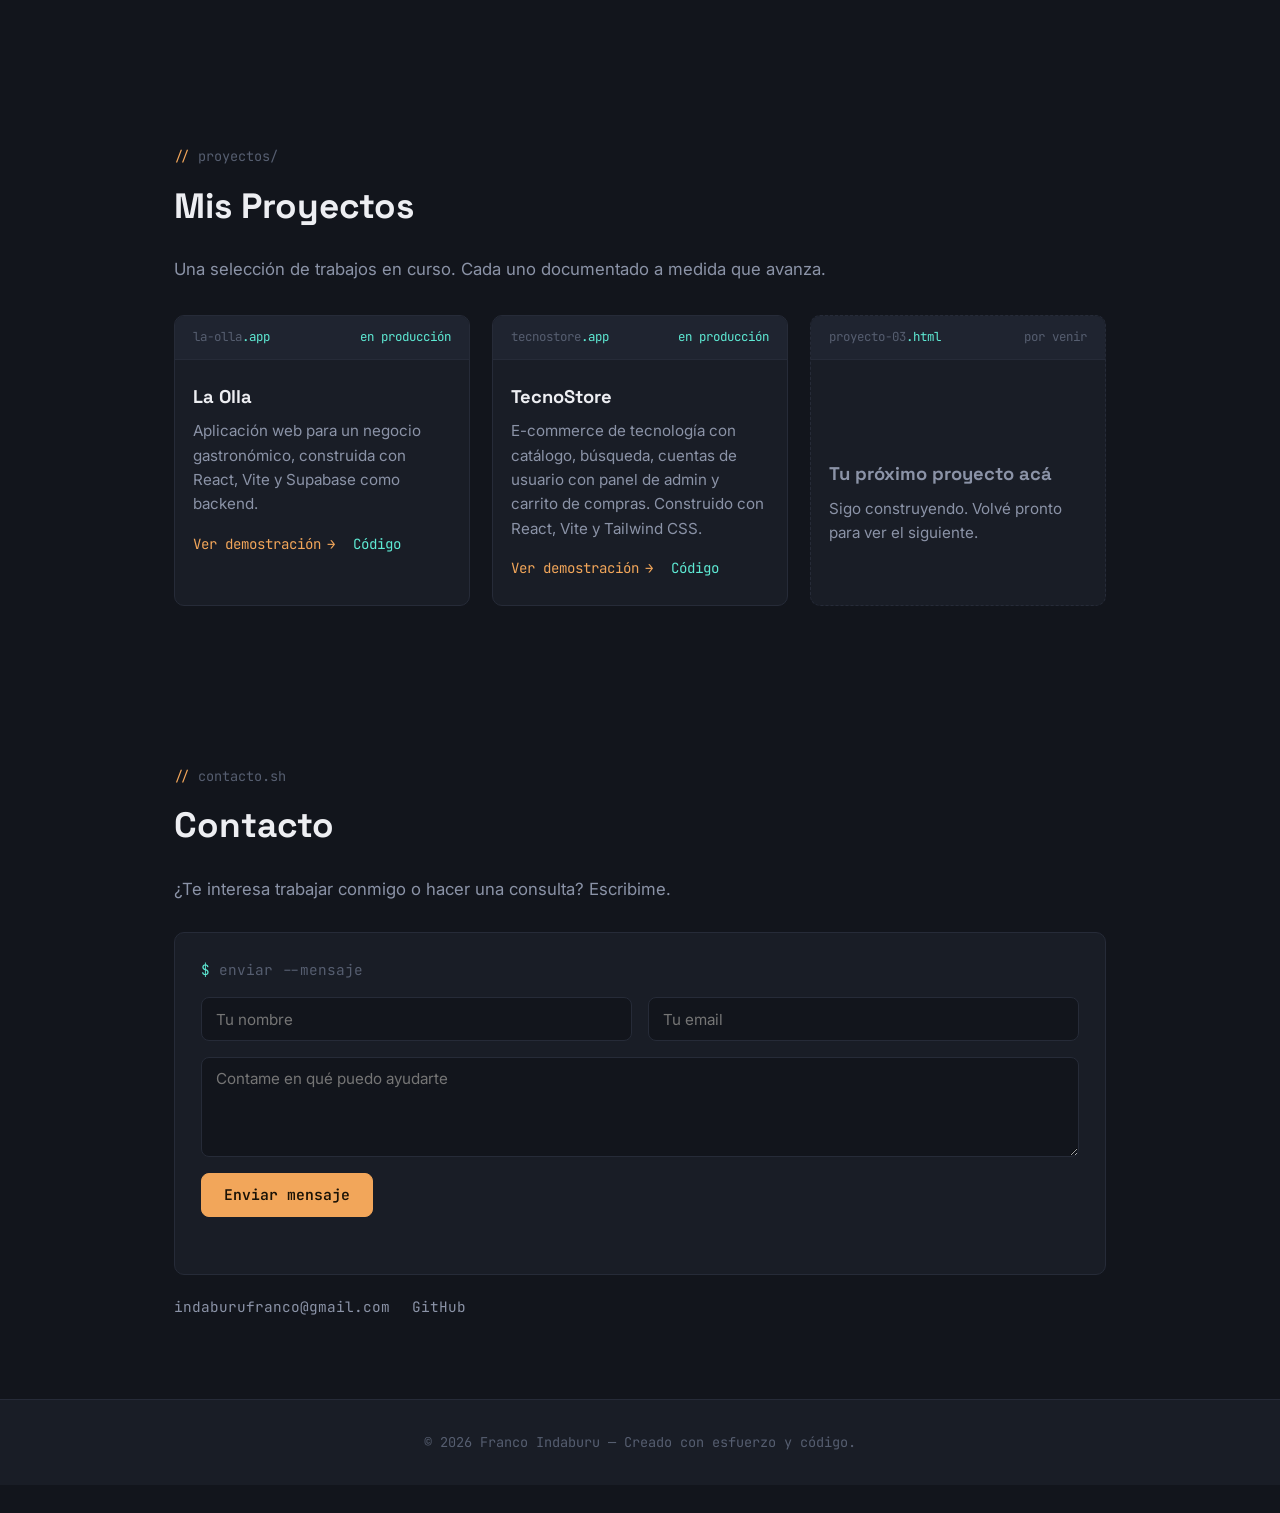
==== commit 9f8c4781: "Mejoras de profesionalismo y funcionalidad - SEO: theme-color, apple-touch-icon, JSON-LD Person, og:" ====
--- a/index.html
+++ b/index.html
@@ -5,26 +5,43 @@
     <meta name="viewport" content="width=device-width, initial-scale=1.0">
     <title>Franco Indaburu · Portafolio</title>
     <meta name="description" content="Franco Indaburu — Desarrollador Web Frontend en formación. Portafolio de proyectos.">
+    <meta name="theme-color" content="#12151c">
+    <meta name="color-scheme" content="dark">
     <link rel="canonical" href="https://portafolio-franco-indaburu.vercel.app/">
 
     <!-- Open Graph / redes sociales -->
     <meta property="og:type" content="website">
     <meta property="og:title" content="Franco Indaburu · Portafolio">
     <meta property="og:description" content="Desarrollador Web Frontend en formación. Construyo interfaces claras y funcionales.">
-    <meta property="og:image" content="logo.png">
+    <meta property="og:image" content="https://portafolio-franco-indaburu.vercel.app/logo.png">
+    <meta property="og:url" content="https://portafolio-franco-indaburu.vercel.app/">
     <meta property="og:locale" content="es_AR">
     <meta name="twitter:card" content="summary">
     <meta name="twitter:title" content="Franco Indaburu · Portafolio">
     <meta name="twitter:description" content="Desarrollador Web Frontend en formación. Construyo interfaces claras y funcionales.">
-    <meta name="twitter:image" content="logo.png">
+    <meta name="twitter:image" content="https://portafolio-franco-indaburu.vercel.app/logo.png">
 
     <link rel="icon" type="image/png" href="logo.png">
+    <link rel="apple-touch-icon" href="logo.png">
     <link rel="preconnect" href="https://fonts.googleapis.com">
     <link rel="preconnect" href="https://fonts.gstatic.com" crossorigin>
     <link href="https://fonts.googleapis.com/css2?family=Space+Grotesk:wght@500;700&family=Inter:wght@400;500&family=JetBrains+Mono:wght@400;500;600&display=swap" rel="stylesheet">
     <link rel="stylesheet" href="styles.css">
+    <script type="application/ld+json">
+    {
+      "@context": "https://schema.org",
+      "@type": "Person",
+      "name": "Franco Indaburu",
+      "url": "https://portafolio-franco-indaburu.vercel.app/",
+      "email": "mailto:indaburufranco@gmail.com",
+      "sameAs": ["https://github.com/indaburufranco"],
+      "jobTitle": "Desarrollador Web Frontend",
+      "knowsAbout": ["HTML", "CSS", "JavaScript", "React", "Node.js"]
+    }
+    </script>
 </head>
 <body>
+    <a href="#inicio" class="skip-link">Saltar al contenido</a>
 
     <!-- Navegación -->
     <nav class="navbar">
@@ -78,6 +95,23 @@
         <span class="eyebrow">sobre-mi.md</span>
         <h2>Sobre mí</h2>
         <p class="section-lead">Apasionado por la tecnología y la creación de experiencias web modernas y funcionales. Actualmente aprendiendo el oficio construyendo proyectos reales, uno a la vez, y cuidando cada detalle del camino de "no funciona" a "está listo".</p>
+        <div class="about-grid">
+            <div class="about-item">
+                <span class="about-num">01</span>
+                <h3>Proyectos reales</h3>
+                <p>Aprendo construyendo aplicaciones completas, no solo ejercicios sueltos.</p>
+            </div>
+            <div class="about-item">
+                <span class="about-num">02</span>
+                <h3>Cuidado del detalle</h3>
+                <p>Interfaces prolijas, accesibles y responsive en cualquier pantalla.</p>
+            </div>
+            <div class="about-item">
+                <span class="about-num">03</span>
+                <h3>Mejora constante</h3>
+                <p>Cada proyecto se revisa y se pule después de publicado, no queda estático.</p>
+            </div>
+        </div>
     </section>
 
     <!-- Sección Stack -->
@@ -151,25 +185,30 @@
             <span class="prompt"><span class="sym">$</span> enviar --mensaje</span>
             <div class="form-row">
                 <label for="name" class="sr-only">Nombre</label>
-                <input type="text" id="name" name="name" placeholder="Tu nombre" required>
+                <input type="text" id="name" name="name" placeholder="Tu nombre" autocomplete="name" required>
                 <label for="email" class="sr-only">Email</label>
-                <input type="email" id="email" name="email" placeholder="Tu email" required>
+                <input type="email" id="email" name="email" placeholder="Tu email" autocomplete="email" required>
             </div>
             <label for="message" class="sr-only">Mensaje</label>
             <textarea id="message" name="message" rows="4" placeholder="Contame en qué puedo ayudarte" required></textarea>
+            <input type="text" name="_gotcha" class="sr-only" tabindex="-1" autocomplete="off" aria-hidden="true">
             <button type="submit" class="btn">Enviar mensaje</button>
             <p id="form-status" class="form-status" role="status" aria-live="polite"></p>
         </form>
 
         <div class="contact-links">
-            <a href="mailto:indaburufranco@gmail.com" class="contact-link">indaburufranco@gmail.com</a>
+            <button type="button" class="contact-link contact-copy" id="copyEmail" data-email="indaburufranco@gmail.com">
+                indaburufranco@gmail.com
+            </button>
             <a href="https://github.com/indaburufranco" target="_blank" rel="noopener" class="contact-link">GitHub</a>
         </div>
     </section>
 
     <footer>
-        <p>&copy; 2026 Franco Indaburu — Creado con esfuerzo y código.</p>
+        <p>&copy; <span id="year">2026</span> Franco Indaburu — Creado con esfuerzo y código.</p>
     </footer>
+
+    <button type="button" id="backToTop" class="back-to-top" aria-label="Volver arriba">↑</button>
 
     <!-- Barra de estado -->
     <div class="statusbar" aria-hidden="true">
--- a/styles.css
+++ b/styles.css
@@ -53,6 +53,31 @@
 
 img { max-width: 100%; display: block; }
 
+header[id], section[id] { scroll-margin-top: 84px; }
+
+/* =========================================
+   ACCESIBILIDAD - saltar al contenido
+========================================= */
+.skip-link {
+    position: absolute;
+    top: -100%;
+    left: 1rem;
+    z-index: 300;
+    background: var(--accent);
+    color: #1a1206;
+    padding: 0.6rem 1rem;
+    border-radius: 0 0 8px 8px;
+    font-family: var(--font-mono);
+    font-size: 0.85rem;
+    font-weight: 600;
+    text-decoration: none;
+    transition: top var(--transition);
+}
+
+.skip-link:focus {
+    top: 0;
+}
+
 /* =========================================
    NAV - estilo pestañas de editor
 ========================================= */
@@ -298,6 +323,46 @@
 .btn:focus-visible, a:focus-visible, button:focus-visible {
     outline: 2px solid var(--mint);
     outline-offset: 2px;
+}
+
+/* =========================================
+   SOBRE MI - grid de highlights
+========================================= */
+.about-grid {
+    display: grid;
+    grid-template-columns: repeat(auto-fit, minmax(200px, 1fr));
+    gap: 1.2rem;
+    margin-top: 2rem;
+}
+
+.about-item {
+    background: var(--bg-elevated);
+    border: 1px solid var(--border);
+    border-radius: var(--radius);
+    padding: 1.4rem 1.3rem;
+    transition: border-color var(--transition), transform var(--transition);
+}
+
+.about-item:hover {
+    border-color: var(--mint);
+    transform: translateY(-3px);
+}
+
+.about-num {
+    font-family: var(--font-mono);
+    font-size: 0.8rem;
+    color: var(--accent);
+}
+
+.about-item h3 {
+    font-family: var(--font-display);
+    font-size: 1.05rem;
+    margin: 0.5rem 0 0.4rem;
+}
+
+.about-item p {
+    color: var(--text-muted);
+    font-size: 0.92rem;
 }
 
 /* =========================================
@@ -590,6 +655,62 @@
     border-color: var(--accent);
 }
 
+.contact-copy {
+    background: none;
+    border: none;
+    border-bottom: 1px solid transparent;
+    padding: 0;
+    cursor: pointer;
+}
+
+/* =========================================
+   VOLVER ARRIBA
+========================================= */
+.back-to-top {
+    position: fixed;
+    right: 1.2rem;
+    bottom: 2.6rem;
+    width: 42px;
+    height: 42px;
+    border-radius: 50%;
+    background: var(--accent);
+    color: #1a1206;
+    border: none;
+    font-size: 1.1rem;
+    font-weight: 700;
+    cursor: pointer;
+    display: flex;
+    align-items: center;
+    justify-content: center;
+    opacity: 0;
+    transform: translateY(10px);
+    pointer-events: none;
+    transition: opacity var(--transition), transform var(--transition), box-shadow var(--transition);
+    z-index: 150;
+}
+
+.back-to-top.visible {
+    opacity: 1;
+    transform: translateY(0);
+    pointer-events: auto;
+}
+
+.back-to-top:hover,
+.back-to-top:focus-visible {
+    box-shadow: 0 10px 24px -10px rgba(242,166,90,0.6);
+}
+
+/* =========================================
+   PAGINA 404
+========================================= */
+.not-found {
+    min-height: calc(100vh - 28px);
+    display: flex;
+    align-items: center;
+    justify-content: center;
+    padding: 2rem 1.5rem;
+}
+
 /* =========================================
    FOOTER
 ========================================= */
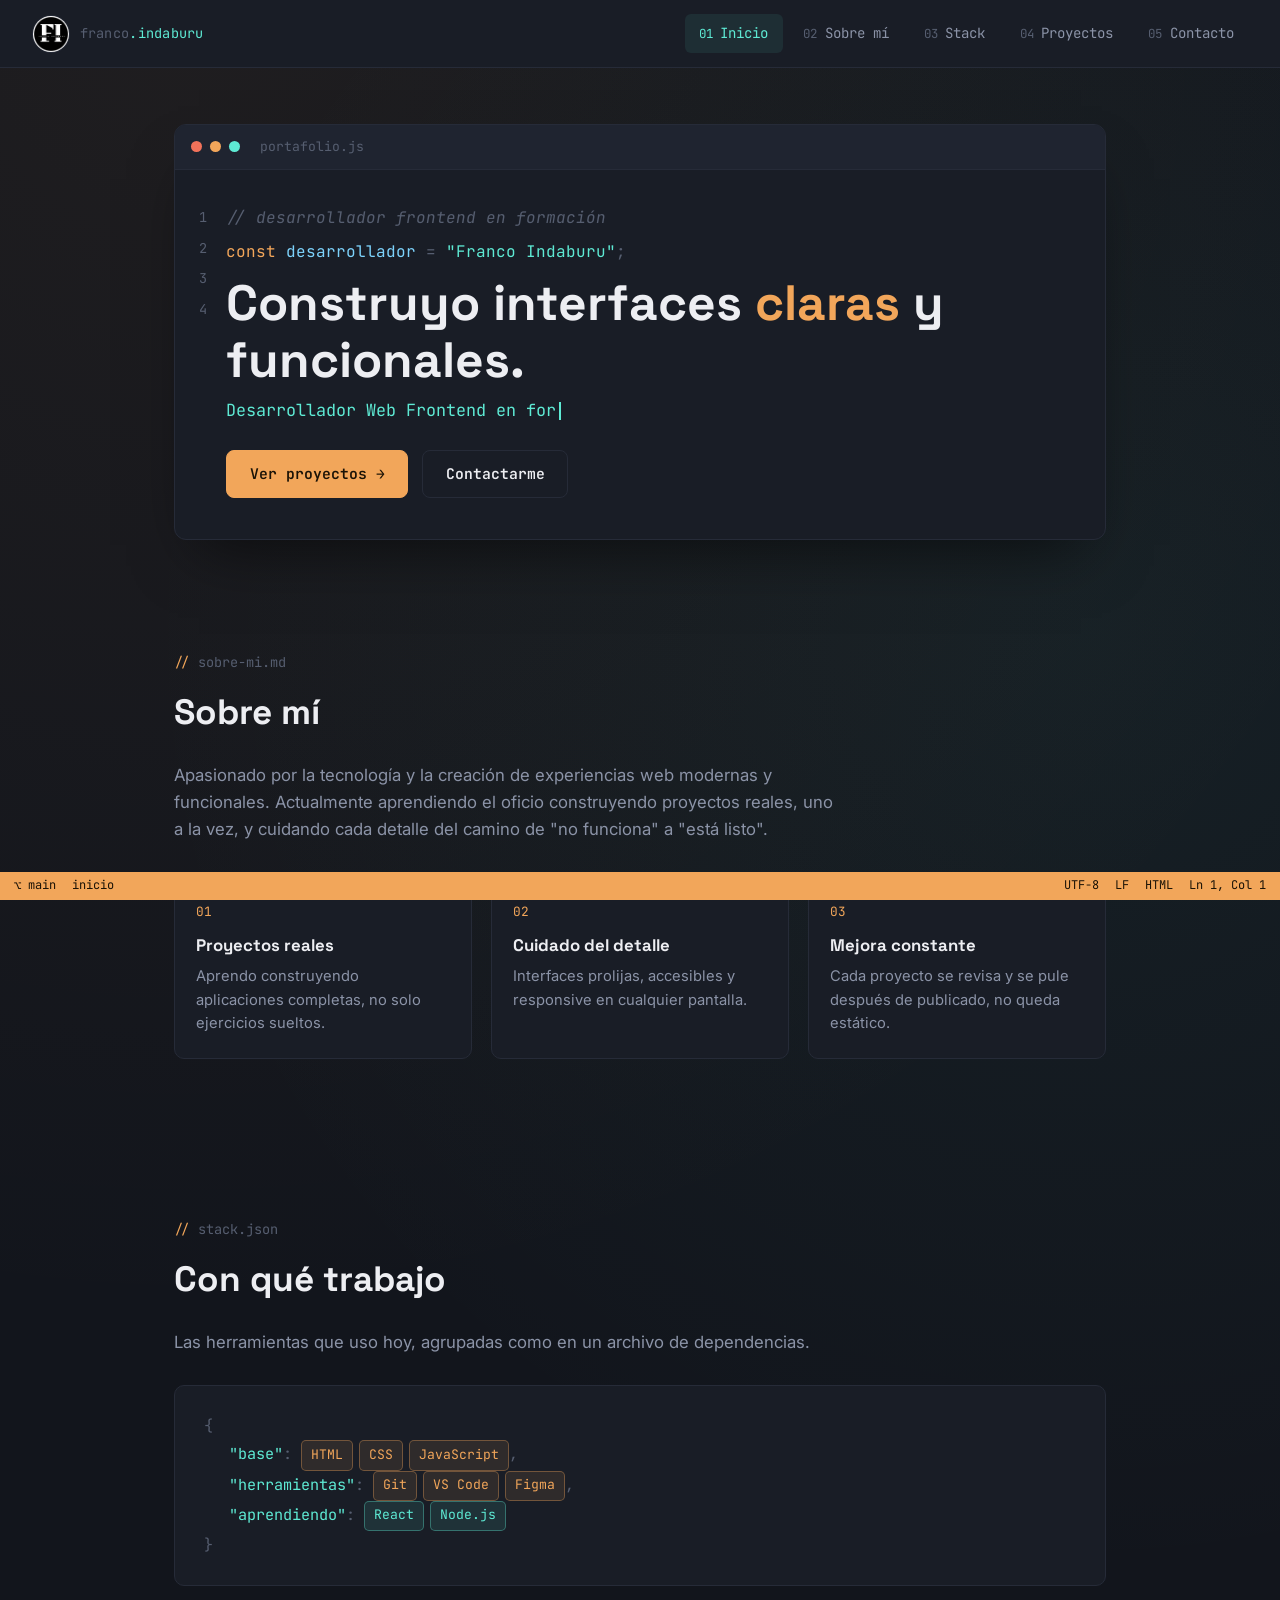
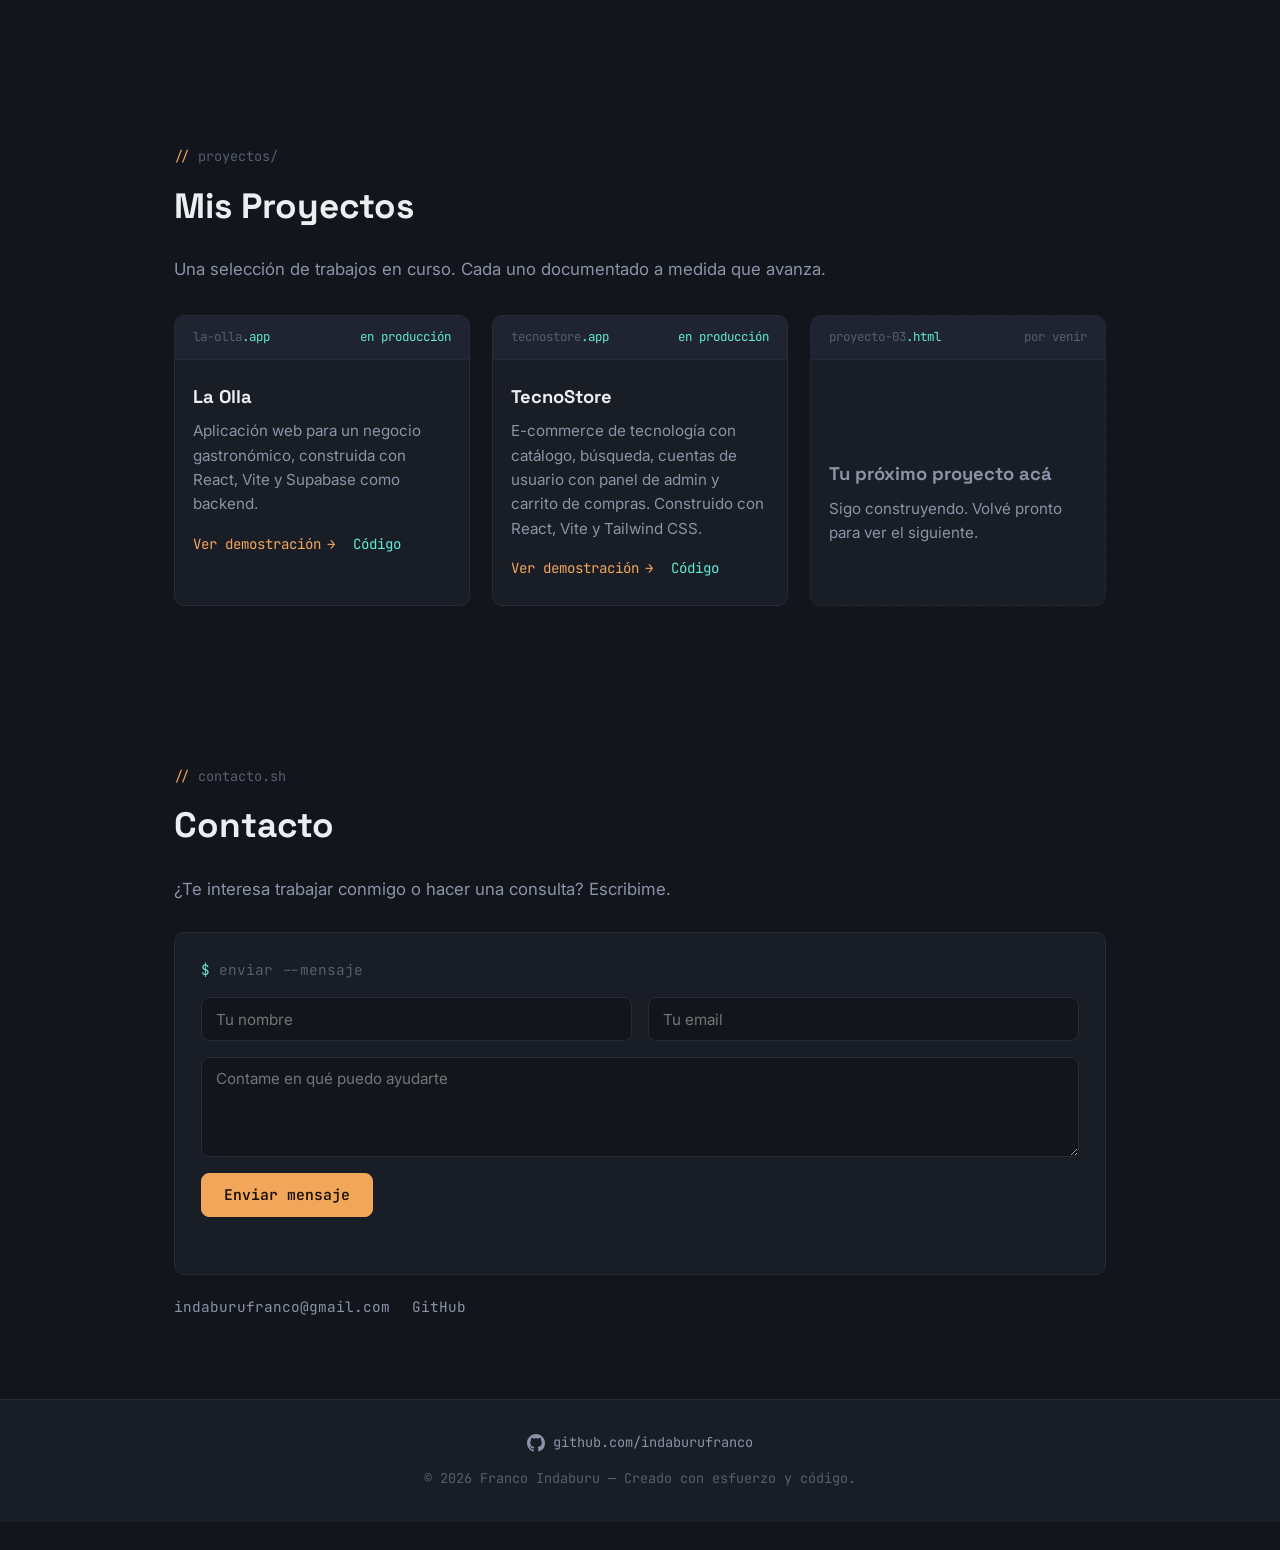
==== commit 5978958b: "Agrega link de GitHub al footer" ====
--- a/index.html
+++ b/index.html
@@ -205,6 +205,10 @@
     </section>
 
     <footer>
+        <a href="https://github.com/indaburufranco" target="_blank" rel="noopener" class="footer-github" aria-label="Perfil de GitHub de Franco Indaburu">
+            <svg viewBox="0 0 16 16" width="18" height="18" fill="currentColor" aria-hidden="true"><path d="M8 0C3.58 0 0 3.58 0 8c0 3.54 2.29 6.53 5.47 7.59.4.07.55-.17.55-.38 0-.19-.01-.82-.01-1.49-2.01.37-2.53-.49-2.69-.94-.09-.23-.48-.94-.82-1.13-.28-.15-.68-.52-.01-.53.63-.01 1.08.58 1.23.82.72 1.21 1.87.87 2.33.66.07-.52.28-.87.51-1.07-1.78-.2-3.64-.89-3.64-3.95 0-.87.31-1.59.82-2.15-.08-.2-.36-1.02.08-2.12 0 0 .67-.21 2.2.82.64-.18 1.32-.27 2-.27.68 0 1.36.09 2 .27 1.53-1.04 2.2-.82 2.2-.82.44 1.1.16 1.92.08 2.12.51.56.82 1.27.82 2.15 0 3.07-1.87 3.75-3.65 3.95.29.25.54.73.54 1.48 0 1.07-.01 1.93-.01 2.2 0 .21.15.46.55.38A8.01 8.01 0 0 0 16 8c0-4.42-3.58-8-8-8Z"/></svg>
+            <span>github.com/indaburufranco</span>
+        </a>
         <p>&copy; <span id="year">2026</span> Franco Indaburu — Creado con esfuerzo y código.</p>
     </footer>
 
--- a/styles.css
+++ b/styles.css
@@ -169,7 +169,13 @@
     height: 2px;
     background: var(--text);
     border-radius: 2px;
-}
+    transition: transform var(--transition), opacity var(--transition);
+    transform-origin: center;
+}
+
+.nav-toggle[aria-expanded="true"] span:nth-child(1) { transform: translateY(7px) rotate(45deg); }
+.nav-toggle[aria-expanded="true"] span:nth-child(2) { opacity: 0; }
+.nav-toggle[aria-expanded="true"] span:nth-child(3) { transform: translateY(-7px) rotate(-45deg); }
 
 /* =========================================
    HERO - ventana de editor
@@ -549,23 +555,6 @@
 /* =========================================
    CONTACTO
 ========================================= */
-.contact-block {
-    margin-top: 1.8rem;
-    background: var(--bg-elevated);
-    border: 1px solid var(--border);
-    border-radius: var(--radius);
-    padding: 1.6rem;
-    font-family: var(--font-mono);
-    font-size: 0.95rem;
-    display: flex;
-    align-items: center;
-    justify-content: space-between;
-    gap: 1rem;
-    flex-wrap: wrap;
-}
-
-.contact-block .prompt { color: var(--text-dim); }
-.contact-block .prompt .sym { color: var(--mint); }
 
 /* =========================================
    FORMULARIO DE CONTACTO
@@ -724,6 +713,21 @@
     font-size: 0.85rem;
 }
 
+.footer-github {
+    display: inline-flex;
+    align-items: center;
+    gap: 0.5rem;
+    color: var(--text-muted);
+    text-decoration: none;
+    margin-bottom: 0.9rem;
+    transition: color var(--transition);
+}
+
+.footer-github:hover,
+.footer-github:focus-visible {
+    color: var(--mint);
+}
+
 /* =========================================
    BARRA DE ESTADO (estilo VS Code)
 ========================================= */
@@ -777,7 +781,7 @@
     .editor-body { flex-direction: column; gap: 0.4rem; padding: 1.6rem 1.2rem 2rem; }
     .gutter { flex-direction: row; gap: 1rem; padding-top: 0; }
 
-    .contact-block { flex-direction: column; align-items: flex-start; }
+    .contact-form .btn { align-self: stretch; text-align: center; justify-content: center; }
 
     .statusbar { font-size: 0.68rem; padding: 0 0.6rem; gap: 0.6rem; }
     .statusbar-right .status-item:not(#statusPos) { display: none; }
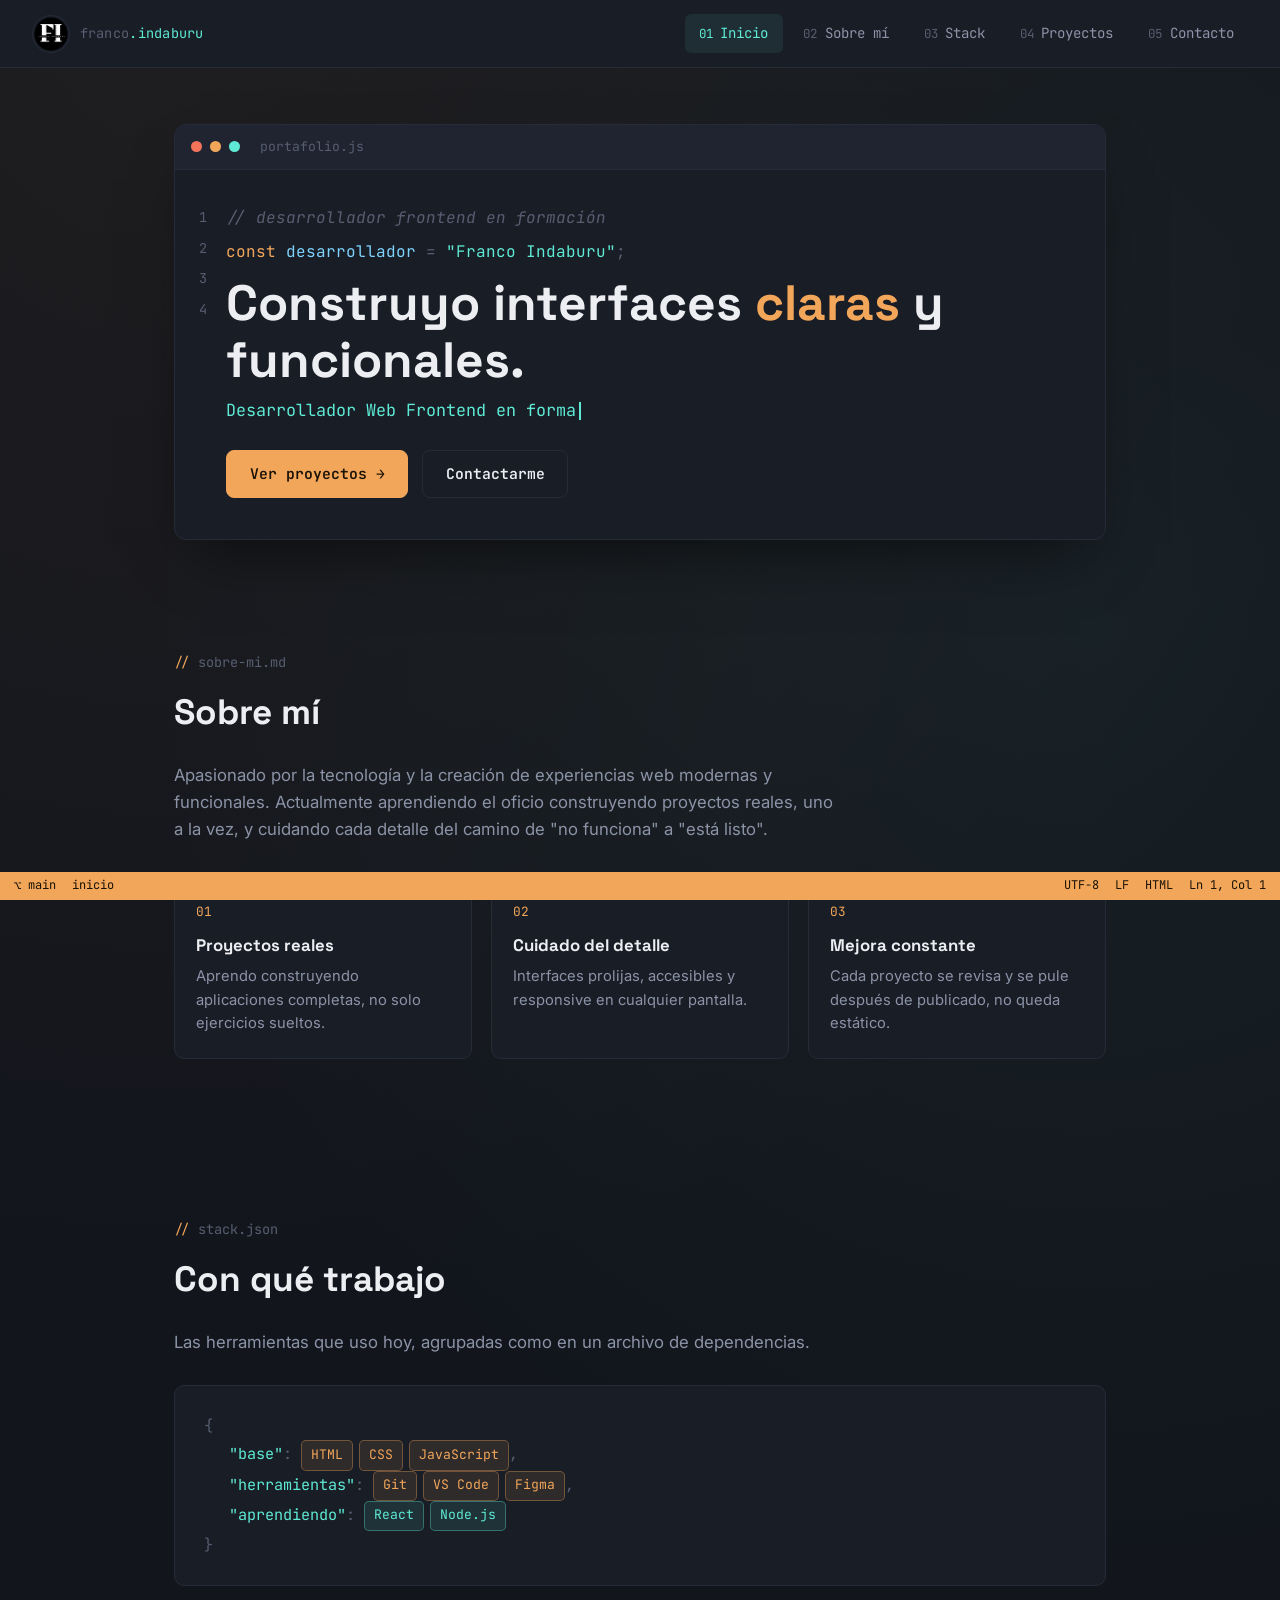
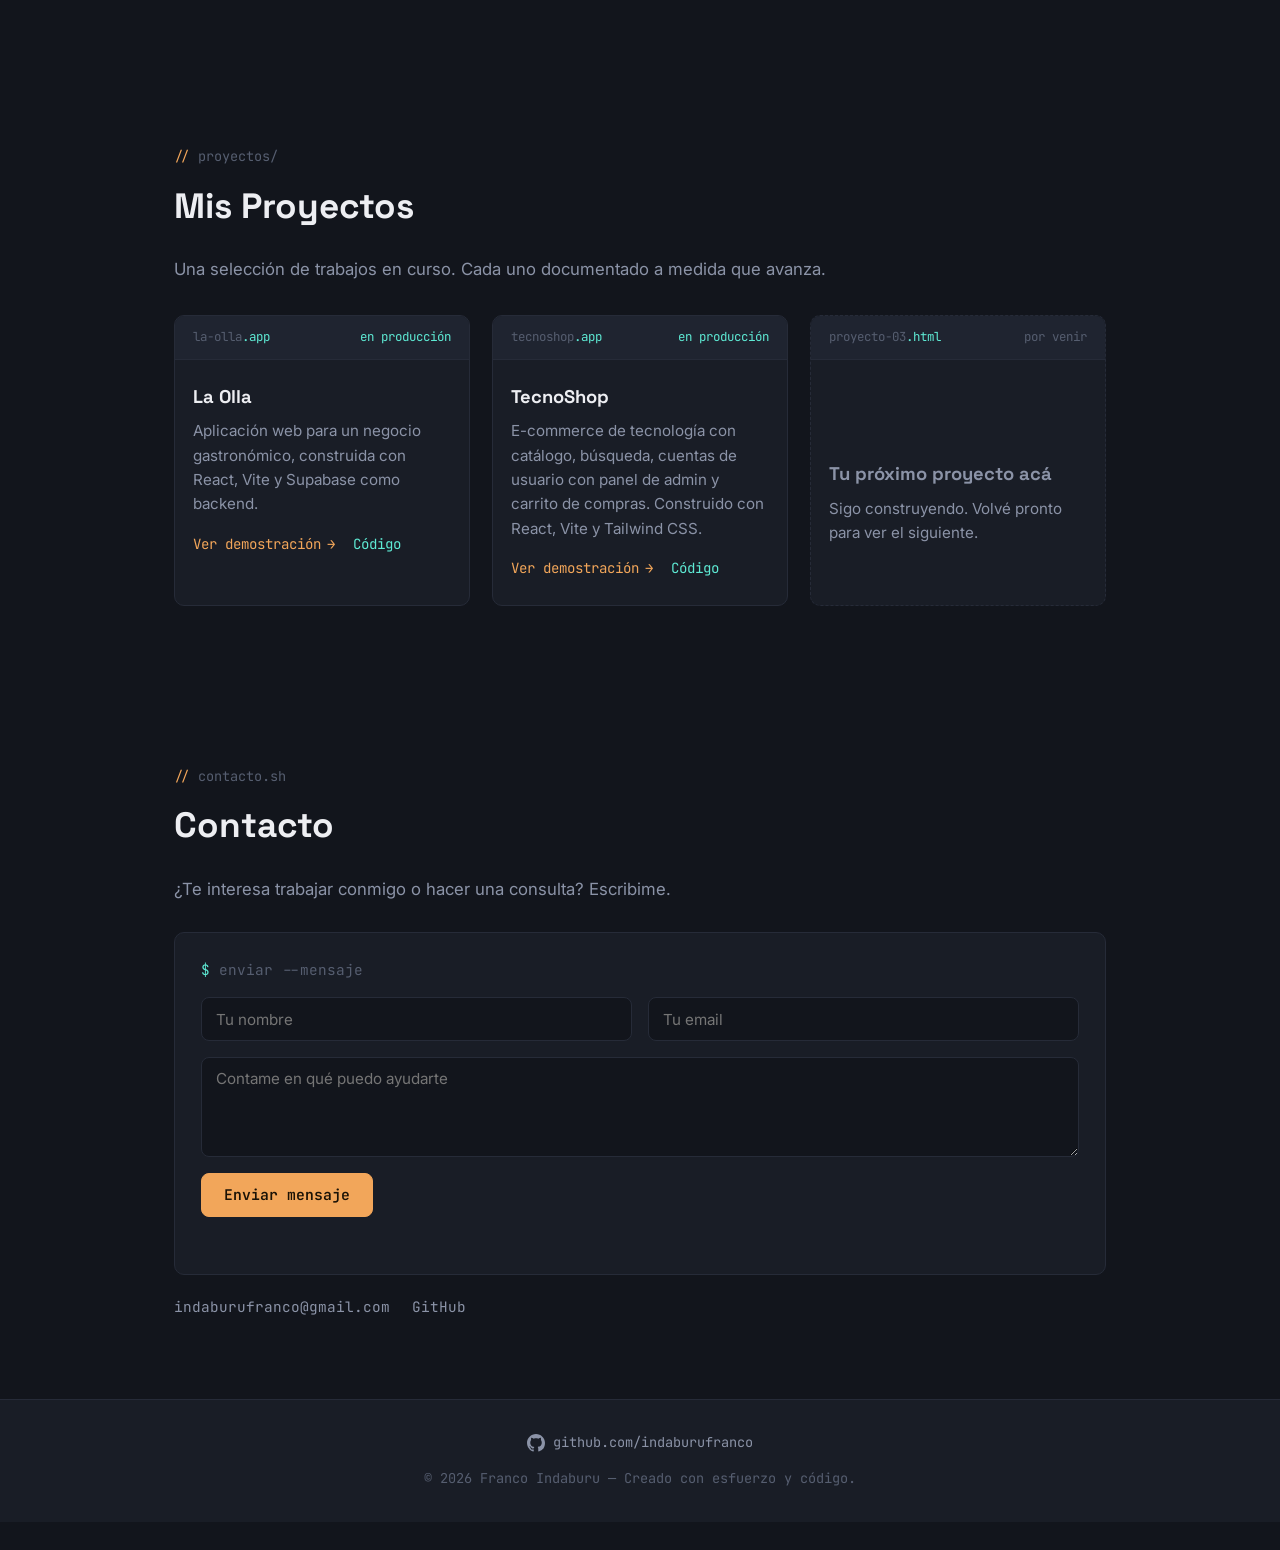
==== commit 7b115206: "Actualiza la tarjeta de TecnoShop (antes TecnoStore) con el nuevo nombre y links" ====
--- a/index.html
+++ b/index.html
@@ -150,15 +150,15 @@
             </div>
             <div class="project-card">
                 <div class="project-card-head">
-                    <span>tecnostore<span class="ext">.app</span></span>
+                    <span>tecnoshop<span class="ext">.app</span></span>
                     <span class="status-live">en producción</span>
                 </div>
                 <div class="project-card-body">
-                    <h3>TecnoStore</h3>
+                    <h3>TecnoShop</h3>
                     <p>E-commerce de tecnología con catálogo, búsqueda, cuentas de usuario con panel de admin y carrito de compras. Construido con React, Vite y Tailwind CSS.</p>
                     <div class="project-links">
-                        <a href="https://tecnostore-franco-indaburu.vercel.app" target="_blank" rel="noopener" class="project-link">Ver demostración</a>
-                        <a href="https://github.com/indaburufranco/TecnoStore" target="_blank" rel="noopener" class="project-link project-link-code">Código</a>
+                        <a href="https://tecnoshop-franco-indaburu.vercel.app" target="_blank" rel="noopener" class="project-link">Ver demostración</a>
+                        <a href="https://github.com/indaburufranco/TecnoShop" target="_blank" rel="noopener" class="project-link project-link-code">Código</a>
                     </div>
                 </div>
             </div>
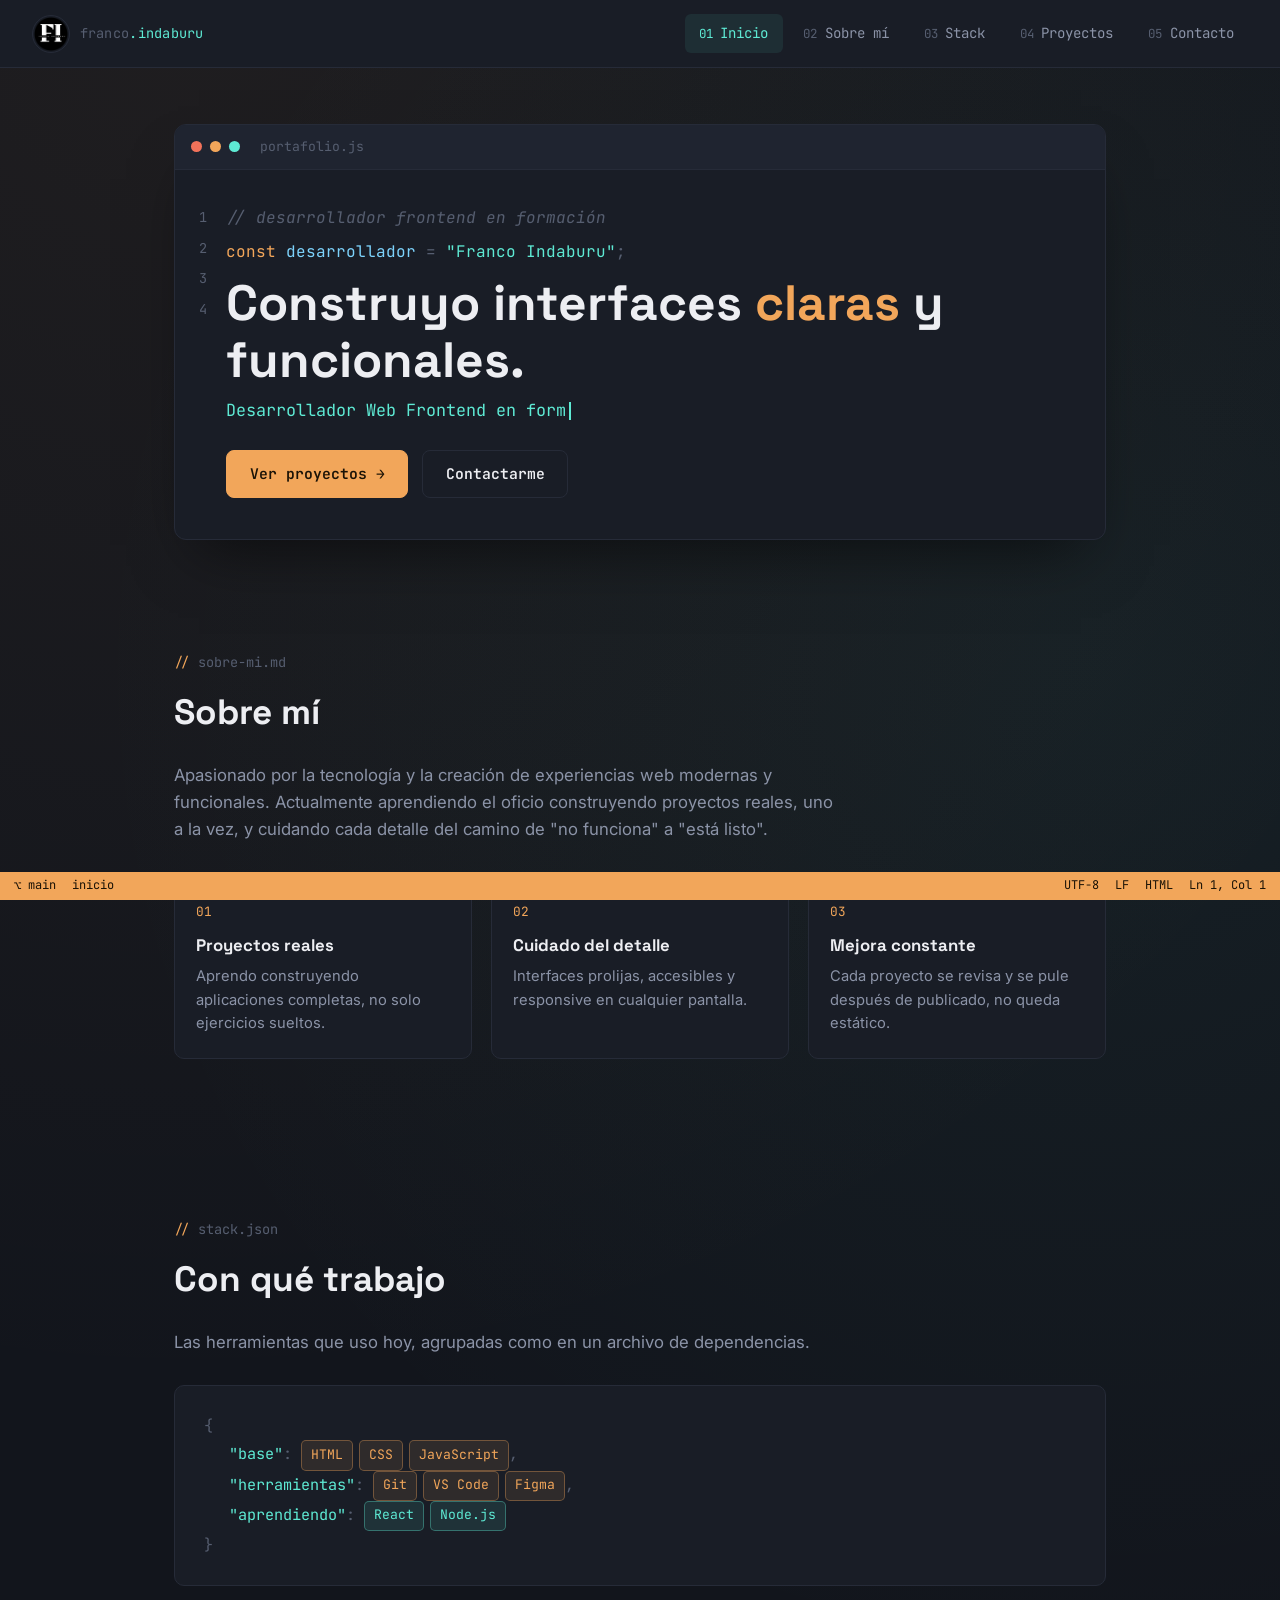
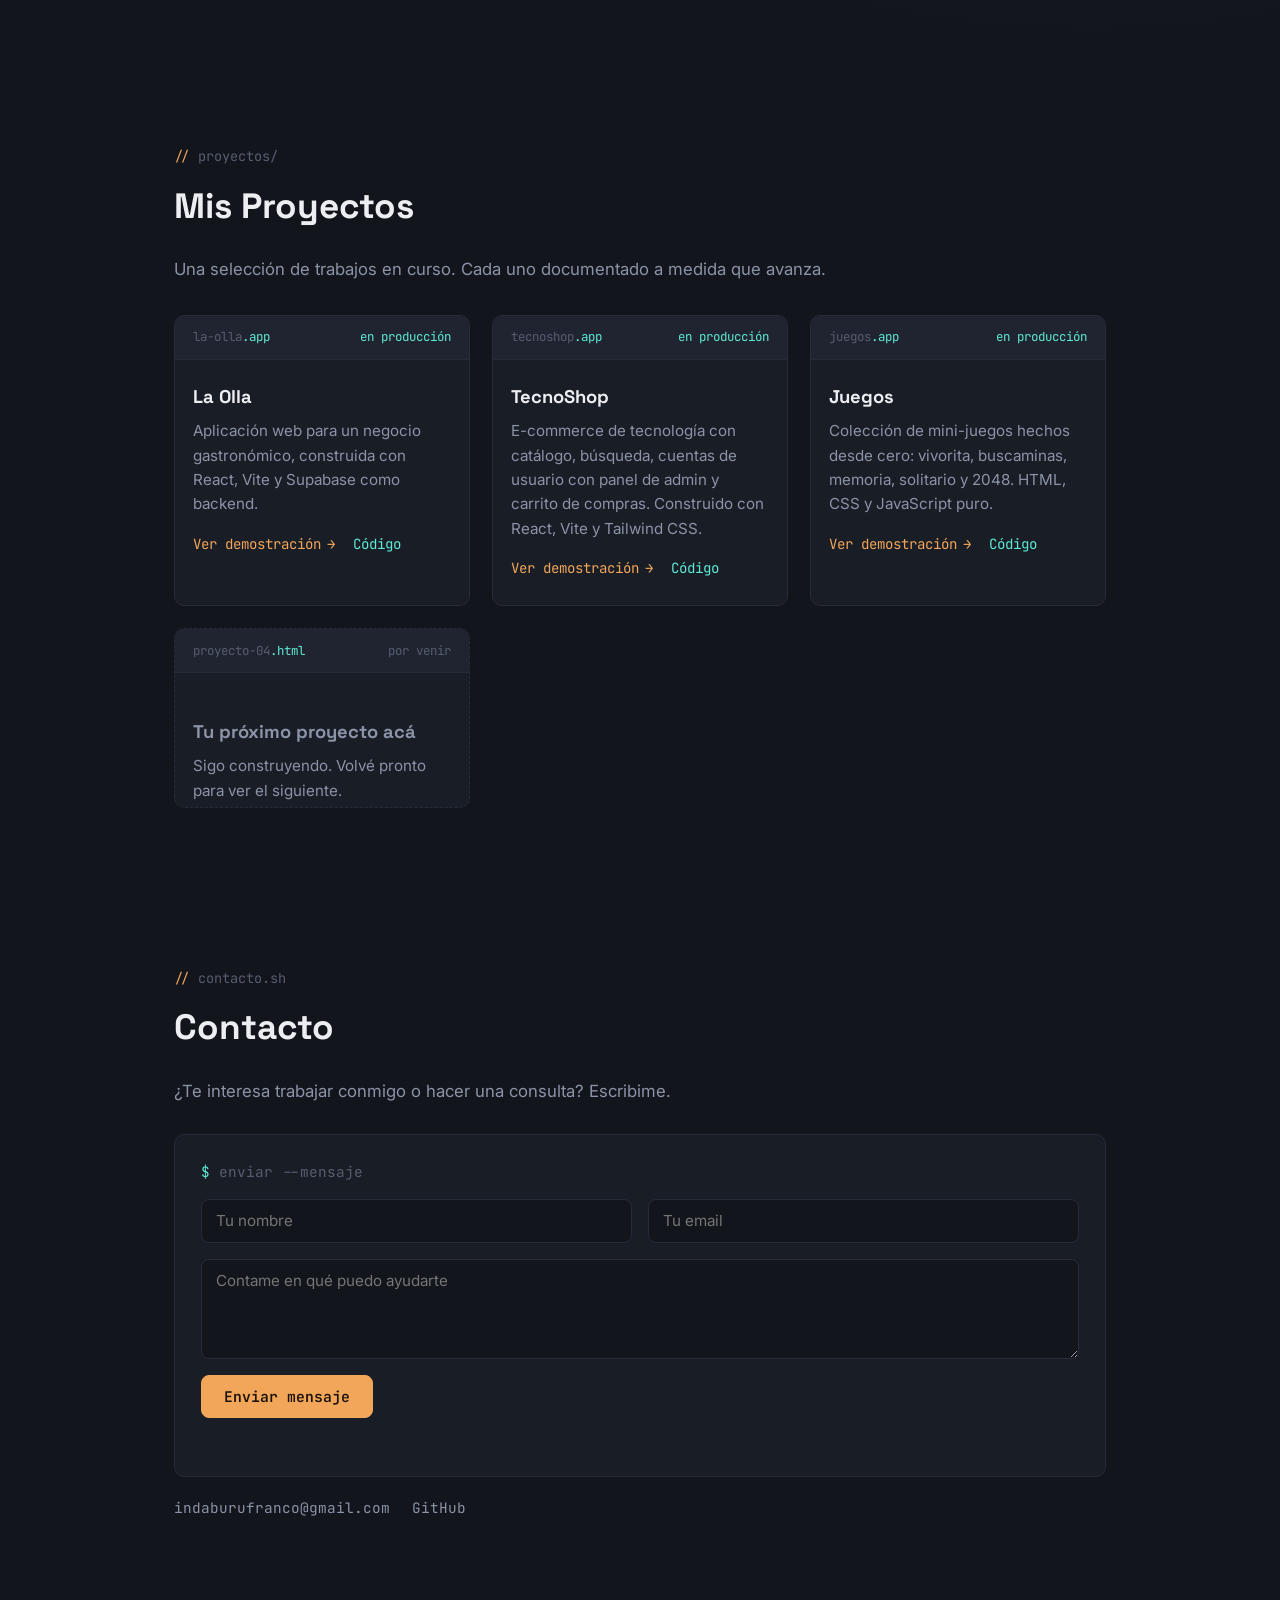
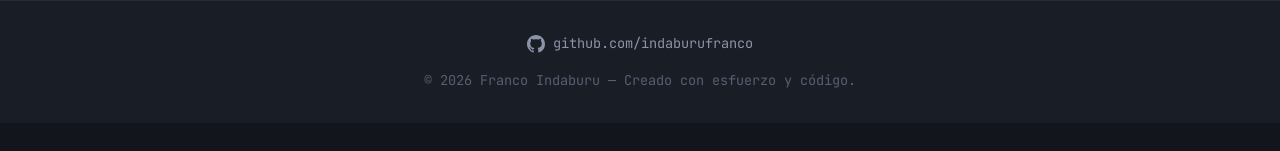
==== commit 870cd458: "Agrega la tarjeta del proyecto Juegos a la seccion de proyectos" ====
--- a/index.html
+++ b/index.html
@@ -162,9 +162,23 @@
                     </div>
                 </div>
             </div>
+            <div class="project-card">
+                <div class="project-card-head">
+                    <span>juegos<span class="ext">.app</span></span>
+                    <span class="status-live">en producción</span>
+                </div>
+                <div class="project-card-body">
+                    <h3>Juegos</h3>
+                    <p>Colección de mini-juegos hechos desde cero: vivorita, buscaminas, memoria, solitario y 2048. HTML, CSS y JavaScript puro.</p>
+                    <div class="project-links">
+                        <a href="https://juegos-khaki-omega.vercel.app" target="_blank" rel="noopener" class="project-link">Ver demostración</a>
+                        <a href="https://github.com/indaburufranco/Juegos" target="_blank" rel="noopener" class="project-link project-link-code">Código</a>
+                    </div>
+                </div>
+            </div>
             <div class="project-card project-card-next">
                 <div class="project-card-head">
-                    <span>proyecto-03<span class="ext">.html</span></span>
+                    <span>proyecto-04<span class="ext">.html</span></span>
                     <span>por venir</span>
                 </div>
                 <div class="project-card-body">
